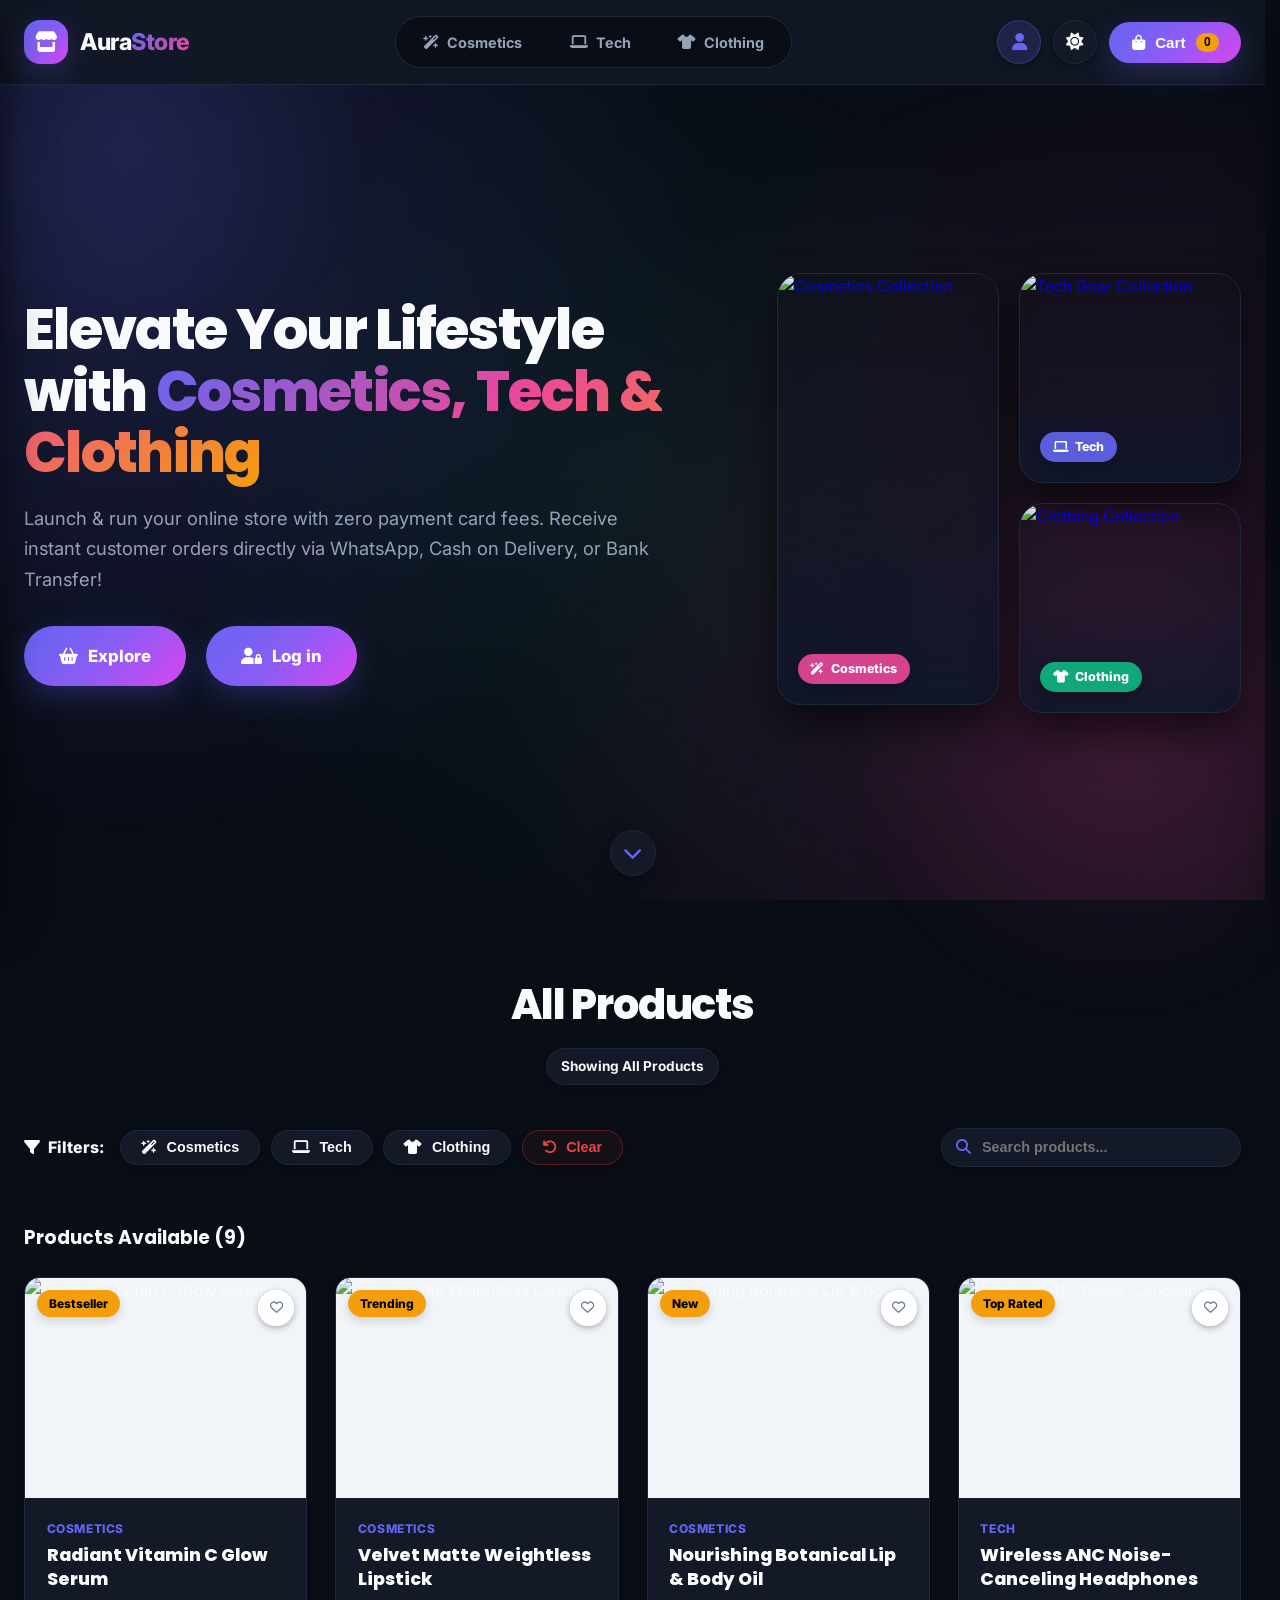
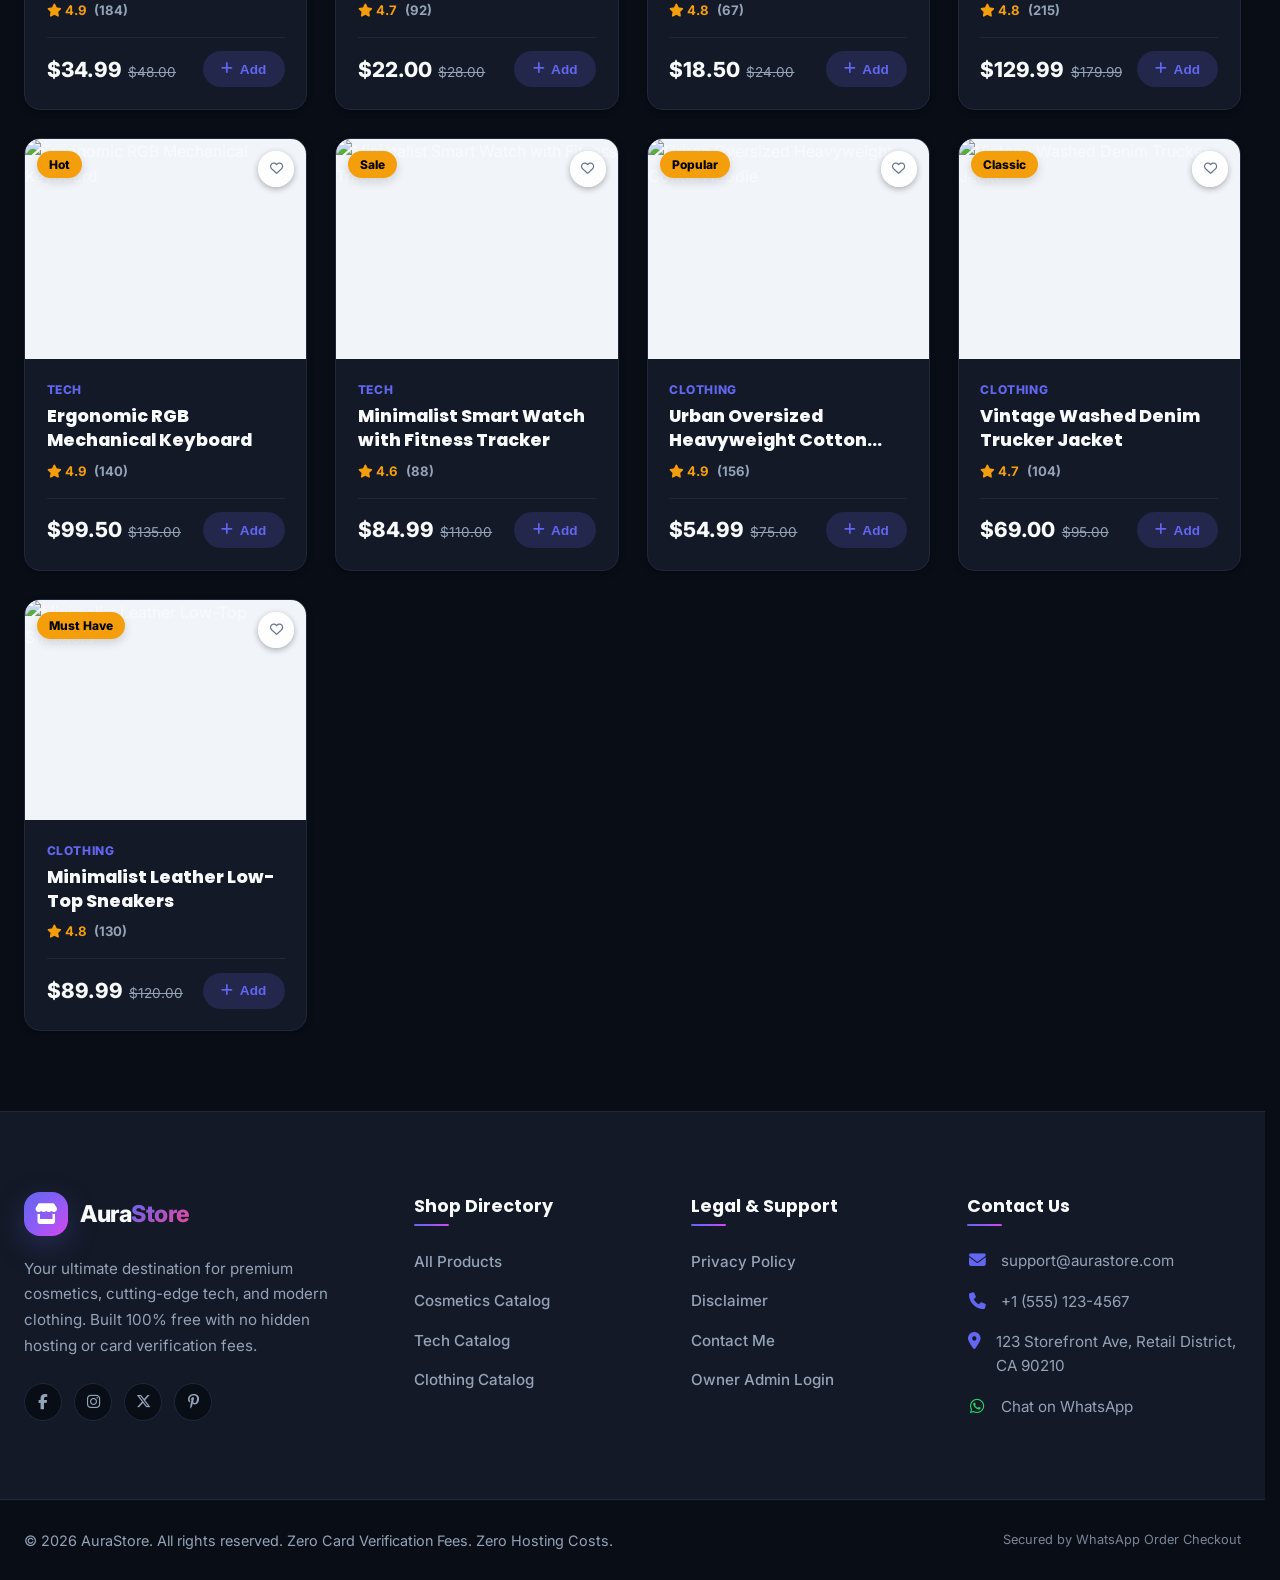
==== index.html @ 8f75dce0 "indec.html" ====
<!DOCTYPE html>
<html lang="en">
<head>
  <script>document.documentElement.setAttribute('data-theme', localStorage.getItem('aura_theme') || 'dark');</script>
  <meta charset="UTF-8">
  <meta name="viewport" content="width=device-width, initial-scale=1.0">
  <title>AuraStore - Free Modern E-Commerce Platform</title>
  <meta name="description" content="100% Free E-commerce platform with Cosmetics, Tech, and Clothing. Direct WhatsApp order checkout with zero fees.">
  
  <!-- Google Fonts & Font Awesome Icons -->
  <link rel="preconnect" href="https://fonts.googleapis.com">
  <link rel="preconnect" href="https://fonts.gstatic.com" crossorigin>
  <link href="https://fonts.googleapis.com/css2?family=Inter:wght@300;400;500;600;700;800&family=Poppins:wght@400;500;600;700;800;900&display=swap" rel="stylesheet">
  <link rel="stylesheet" href="https://cdnjs.cloudflare.com/ajax/libs/font-awesome/6.4.0/css/all.min.css">
  
  <!-- Custom Styles -->
  <link rel="stylesheet" href="styles.css">
</head>
<body>


  <!-- Main Navigation Header -->
  <header class="navbar" id="navbar">
    <div class="container nav-container">
      
      <!-- Mobile Hamburger Menu Button -->
      <button class="mobile-menu-btn" id="mobile-menu-btn" aria-label="Toggle Menu">
        <i class="fa-solid fa-bars"></i>
      </button>

      <!-- Brand Logo -->
      <a href="index.html" class="brand-logo">
        <div class="logo-icon"><i class="fa-solid fa-store"></i></div>
        <span class="logo-text" id="store-brand-name">Aura<span>Store</span></span>
      </a>

      <!-- Navbar Categories Only (Cosmetics, Tech, Clothing) -->
      <nav class="nav-categories" id="nav-categories">
        <a href="#shop" class="nav-cat-link" data-category="cosmetics"><i class="fa-solid fa-wand-magic-sparkles"></i> Cosmetics</a>
        <a href="#shop" class="nav-cat-link" data-category="tech"><i class="fa-solid fa-laptop"></i> Tech</a>
        <a href="#shop" class="nav-cat-link" data-category="clothing"><i class="fa-solid fa-shirt"></i> Clothing</a>
      </nav>

      <!-- Nav Action Icons -->
      <div class="nav-actions">
        <!-- Username Greeting -->
        <a href="dashboard.html" class="user-greeting hidden" id="nav-user-greeting">
          <div class="nav-avatar" id="nav-user-avatar">U</div>
          <span id="nav-username-span">Guest</span>
        </a>

        <!-- Account Icon (Owner Protected Admin Panel) -->
        <a href="login.html" class="icon-btn account-btn" title="Sign In / Register" id="nav-account-btn">
          <i class="fa-solid fa-user"></i>
        </a>

        <!-- Theme Toggle -->
        <button id="theme-toggle" class="icon-btn" title="Toggle Dark/Light Mode">
          <i class="fa-solid fa-moon"></i>
        </button>

        <!-- Cart Trigger Button -->
        <button id="cart-btn" class="cart-trigger-btn">
          <i class="fa-solid fa-bag-shopping"></i>
          <span class="cart-btn-text">Cart</span>
          <span class="cart-badge" id="cart-count">0</span>
        </button>
      </div>
    </div>
  </header>

  <!-- Mobile Drawer Menu -->
  <div class="mobile-drawer-overlay hidden" id="mobile-drawer-overlay"></div>
  <aside class="mobile-drawer hidden" id="mobile-drawer">
    <div class="mobile-drawer-header">
      <div class="brand-logo">
        <div class="logo-icon"><i class="fa-solid fa-store"></i></div>
        <span class="logo-text">Aura<span>Store</span></span>
      </div>
      <button class="icon-btn" id="close-mobile-drawer"><i class="fa-solid fa-xmark"></i></button>
    </div>
    <div class="mobile-drawer-body">
      <h4>Categories</h4>
      <div class="mobile-cat-list">
        <button class="mobile-cat-btn" data-category="cosmetics"><i class="fa-solid fa-wand-magic-sparkles"></i> Cosmetics</button>
        <button class="mobile-cat-btn" data-category="tech"><i class="fa-solid fa-laptop"></i> Tech</button>
        <button class="mobile-cat-btn" data-category="clothing"><i class="fa-solid fa-shirt"></i> Clothing</button>
      </div>
      <hr style="margin: 1.5rem 0; border: 0; border-top: 1px solid var(--border-color);">
      <a href="admin.html" class="btn btn-secondary" style="width:100%; justify-content:center;">
        <i class="fa-solid fa-user-gear"></i> Log in
      </a>
    </div>
  </aside>

  <!-- 100vh Full Screen Hero Section -->
  <section class="hero-section" id="hero">      
    <div class="container hero-container">
      <div class="hero-text">
        <h1>Elevate Your Lifestyle with <span>Cosmetics, Tech & Clothing</span></h1>
        <p>Launch & run your online store with zero payment card fees. Receive instant customer orders directly via WhatsApp, Cash on Delivery, or Bank Transfer!</p>
        
        <div class="hero-buttons">
          <a href="#shop" class="btn btn-primary btn-lg"><i class="fa-solid fa-basket-shopping"></i> Explore</a>
          <a href="login.html" class="btn btn-primary btn-lg"><i class="fa-solid fa-user-lock"></i> Log in</a>
        </div>
      </div>
      
      <!-- Hero 3-Category Image Showcase Collage -->
      <div class="hero-showcase">
        <div class="hero-image-grid">
          
          <!-- Cosmetics Image Card -->
          <a href="#shop" class="hero-img-card cosmetics-card" onclick="setCategoryFilter('cosmetics')">
            <img src="https://images.unsplash.com/photo-1620916566398-39f1143ab7be?auto=format&fit=crop&w=600&q=80" alt="Cosmetics Collection" class="hero-card-img">
            <div class="hero-card-overlay">
              <span class="hero-card-tag cosmetics-tag"><i class="fa-solid fa-wand-magic-sparkles"></i> Cosmetics</span>
            </div>
          </a>

          <!-- Tech Image Card -->
          <a href="#shop" class="hero-img-card tech-card" onclick="setCategoryFilter('tech')">
            <img src="https://images.unsplash.com/photo-1505740420928-5e560c06d30e?auto=format&fit=crop&w=600&q=80" alt="Tech Gear Collection" class="hero-card-img">
            <div class="hero-card-overlay">
              <span class="hero-card-tag tech-tag"><i class="fa-solid fa-laptop"></i> Tech</span>
            </div>
          </a>

          <!-- Clothing Image Card -->
          <a href="#shop" class="hero-img-card clothing-card" onclick="setCategoryFilter('clothing')">
            <img src="https://images.unsplash.com/photo-1556905055-8f358a7a47b2?auto=format&fit=crop&w=600&q=80" alt="Clothing Collection" class="hero-card-img">
            <div class="hero-card-overlay">
              <span class="hero-card-tag clothing-tag"><i class="fa-solid fa-shirt"></i> Clothing</span>
            </div>
          </a>

        </div>
      </div>
    </div>

    <!-- Scroll Indicator -->
    <a href="#shop" class="hero-scroll-down" title="Scroll to Shop">
      <i class="fa-solid fa-chevron-down"></i>
    </a>
  </section>

  <!-- All Products Section & Unified Toolbar -->
  <section class="container shop-header-section" id="shop">
    
    <!-- Centered All Products Heading -->
    <div class="shop-title-area centered-shop-title">
      <h2>All Products</h2>
      <span class="active-category-tag" id="active-filter-label">Showing All Products</span>
    </div>

    <!-- Unified Horizontal Controls Row -->
    <div class="clean-filter-row">
      <!-- Left Controls: Filters Label & Category Pills -->
      <div class="filter-left-group">
        <span class="filter-heading-label"><i class="fa-solid fa-filter"></i> Filters:</span>
        
        <div class="category-buttons" id="category-list">
          <button class="cat-btn" data-category="cosmetics"><i class="fa-solid fa-wand-magic-sparkles"></i> Cosmetics</button>
          <button class="cat-btn" data-category="tech"><i class="fa-solid fa-laptop"></i> Tech</button>
          <button class="cat-btn" data-category="clothing"><i class="fa-solid fa-shirt"></i> Clothing</button>
          <button class="cat-btn reset-filters-pill" id="btn-clear-filters-pill"><i class="fa-solid fa-arrow-rotate-left"></i> Clear</button>
        </div>
      </div>

      <!-- Right Side: Search Bar -->
      <div class="shop-search-small">
        <i class="fa-solid fa-magnifying-glass search-icon"></i>
        <input type="text" id="search-input" placeholder="Search products...">
        <button id="clear-search-btn" class="clear-search hidden"><i class="fa-solid fa-xmark"></i></button>
      </div>
    </div>
  </section>

  <!-- Full-Width Products Grid Section (No Sidebar) -->
  <main class="container full-width-shop">
    <div class="products-header" style="margin-bottom: 1.5rem;">
      <h3>Products Available (<span id="product-count">0</span>)</h3>
    </div>

    <!-- Products Grid -->
    <div class="product-grid" id="product-grid">
      <!-- Dynamic Products Injected via JS -->
    </div>

    <!-- Empty State -->
    <div class="empty-state hidden" id="empty-state">
      <div class="empty-icon"><i class="fa-solid fa-box-open"></i></div>
      <h3>No Products Found</h3>
      <p>Try clearing your search query or adjusting your filters.</p>
      <button class="btn btn-primary" id="clear-all-filters-btn">Clear All Filters</button>
    </div>
  </main>

  <!-- Product Detail Modal -->
  <div class="modal-overlay hidden" id="product-modal">
    <div class="modal-card">
      <button class="close-modal-btn" id="close-product-modal"><i class="fa-solid fa-xmark"></i></button>
      <div class="product-modal-body" id="modal-product-content">
        <!-- Dynamic content -->
      </div>
    </div>
  </div>

  <!-- Shopping Cart Drawer -->
  <div class="cart-drawer-overlay hidden" id="cart-overlay"></div>
  <aside class="cart-drawer hidden" id="cart-drawer">
    <div class="cart-header">
      <h3><i class="fa-solid fa-bag-shopping"></i> Shopping Cart</h3>
      <button id="close-cart-btn" class="icon-btn"><i class="fa-solid fa-xmark"></i></button>
    </div>

    <div class="cart-items-container" id="cart-items">
      <!-- Dynamic Cart Items -->
    </div>

    <div class="cart-footer">
      <div class="cart-summary-line">
        <span>Subtotal</span>
        <span id="cart-subtotal">$0.00</span>
      </div>
      <div class="cart-summary-line">
        <span>Shipping</span>
        <span class="free-tag">FREE</span>
      </div>
      <div class="cart-summary-line total-line">
        <span>Total</span>
        <span id="cart-total">$0.00</span>
      </div>



      <button class="btn btn-whatsapp-checkout" id="proceed-checkout-btn">
        <i class="fa-brands fa-whatsapp"></i> Complete Order
      </button>
    </div>
  </aside>

  <!-- Order Checkout Modal -->
  <div class="modal-overlay hidden" id="checkout-modal">
    <div class="modal-card checkout-modal-card">
      <button class="close-modal-btn" id="close-checkout-modal"><i class="fa-solid fa-xmark"></i></button>
      <div class="checkout-form-container">
        <h3><i class="fa-solid fa-truck-fast"></i> Shipping Details</h3>
        <p class="subtitle">Enter your contact details to complete the order (No credit card needed).</p>
        
        <form id="order-form">
          <div class="form-group">
            <label for="customer-name">Full Name *</label>
            <input type="text" id="customer-name" placeholder="e.g. Sarah Jenkins" required>
          </div>
          <div class="form-group">
            <label for="customer-phone">WhatsApp / Contact Phone *</label>
            <input type="tel" id="customer-phone" placeholder="e.g. +1234567890" required>
          </div>
          <div class="form-group">
            <label for="customer-address">Delivery Address *</label>
            <textarea id="customer-address" rows="2" placeholder="Street Address, City, Zip Code" required></textarea>
          </div>
          <div class="form-group">
            <label for="customer-notes">Notes / Special Instructions (Optional)</label>
            <input type="text" id="customer-notes" placeholder="Color preference, gate code...">
          </div>

          <div class="order-summary-box" id="order-summary-box">
            <!-- Dynamic summary -->
          </div>

          <button type="submit" class="btn btn-primary btn-block" id="send-order-btn">
            <i class="fa-solid fa-paper-plane"></i> Send Order Now
          </button>
        </form>
      </div>
    </div>
  </div>

  <!-- Admin Security Passcode Modal -->
  <div class="modal-overlay hidden" id="admin-pin-modal">
    <div class="modal-card" style="max-width: 420px; text-align: center;">
      <button class="close-modal-btn" id="close-admin-pin-modal"><i class="fa-solid fa-xmark"></i></button>
      <div style="padding: 1rem 0;">
        <div style="width:64px; height:64px; border-radius:50%; background:var(--primary-light); color:var(--primary); display:flex; align-items:center; justify-content:center; font-size:1.8rem; margin:0 auto 1rem auto; box-shadow:var(--shadow-glow);">
          <i class="fa-solid fa-lock"></i>
        </div>
        <h3 style="font-size:1.4rem; font-weight:800; margin-bottom:0.4rem;">Store Owner Authentication</h3>
        <p style="font-size:0.88rem; color:var(--text-muted); margin-bottom:1.5rem;">Enter your Security PIN to access the Admin Panel.</p>
        
        <form id="admin-pin-form">
          <div class="form-group">
            <input type="password" id="admin-pin-input" placeholder="Enter PIN (Default: 1234)" style="text-align:center; font-size:1.2rem; letter-spacing:0.3em;" required maxlength="10">
          </div>
          <button type="submit" class="btn btn-primary" style="width:100%; justify-content:center; padding:0.9rem;">
            <i class="fa-solid fa-key"></i> Unlock Admin Panel
          </button>
        </form>
        <p style="font-size:0.78rem; color:var(--text-muted); margin-top:1.2rem;"><i class="fa-solid fa-shield-halved"></i> Default PIN is <strong>1234</strong> (Can be changed in Admin settings)</p>
      </div>
    </div>
  </div>

  <!-- Toast Notification Container -->
  <div class="toast-container" id="toast-container"></div>

  <!-- Footer -->
  <footer class="footer">
    <div class="container footer-grid">
      <!-- Column 1: Brand & Desc -->
      <div class="footer-col footer-about">
        <a href="index.html" class="brand-logo">
          <div class="logo-icon"><i class="fa-solid fa-store"></i></div>
          <span class="logo-text">Aura<span>Store</span></span>
        </a>
        <p class="footer-desc" id="footer-desc-text">Your ultimate destination for premium cosmetics, cutting-edge tech, and modern clothing. Built 100% free with no hidden hosting or card verification fees.</p>
        <div class="footer-socials">
          <a href="#" class="social-link" id="footer-link-fb" title="Facebook"><i class="fa-brands fa-facebook-f"></i></a>
          <a href="#" class="social-link" id="footer-link-ig" title="Instagram"><i class="fa-brands fa-instagram"></i></a>
          <a href="#" class="social-link" id="footer-link-tw" title="Twitter"><i class="fa-brands fa-x-twitter"></i></a>
          <a href="#" class="social-link" id="footer-link-pin" title="Pinterest"><i class="fa-brands fa-pinterest-p"></i></a>
        </div>
      </div>

      <!-- Column 2: Quick Links -->
      <div class="footer-col">
        <h4>Shop Directory</h4>
        <ul class="footer-menu">
          <li><a href="index.html#all-products">All Products</a></li>
          <li><a href="index.html#all-products">Cosmetics Catalog</a></li>
          <li><a href="index.html#all-products">Tech Catalog</a></li>
          <li><a href="index.html#all-products">Clothing Catalog</a></li>
        </ul>
      </div>

      <!-- Column 3: Legal & Support -->
      <div class="footer-col">
        <h4>Legal & Support</h4>
        <ul class="footer-menu">
          <li><a href="privacy.html">Privacy Policy</a></li>
          <li><a href="disclaimer.html">Disclaimer</a></li>
          <li><a href="contact.html">Contact Me</a></li>
          <li><a href="login.html">Owner Admin Login</a></li>
        </ul>
      </div>

      <!-- Column 4: Contact Details -->
      <div class="footer-col footer-contact-col">
        <h4>Contact Us</h4>
        <ul class="footer-contact-list">
          <li>
            <i class="fa-solid fa-envelope"></i>
            <span id="footer-email-text">support@aurastore.com</span>
          </li>
          <li>
            <i class="fa-solid fa-phone"></i>
            <span id="footer-phone-text">+1 (555) 123-4567</span>
          </li>
          <li>
            <i class="fa-solid fa-location-dot"></i>
            <span id="footer-address-text">123 Storefront Ave, Retail District, CA 90210</span>
          </li>
          <li>
            <i class="fa-brands fa-whatsapp" style="color: var(--whatsapp);"></i>
            <a href="https://wa.me/15551234567" target="_blank" class="whatsapp-contact-link" id="footer-whatsapp-link">Chat on WhatsApp</a>
          </li>
        </ul>
      </div>
    </div>

    <div class="footer-bottom">
      <div class="container footer-bottom-container">
        <p id="footer-copyright-text">&copy; 2026 AuraStore. All rights reserved. Zero Card Verification Fees. Zero Hosting Costs.</p>
        <p style="font-size: 0.8rem; opacity: 0.8;">Secured by WhatsApp Order Checkout</p>
      </div>
    </div>
  </footer>

  <!-- Scripts -->
  <script src="app.js"></script>
</body>
</html>
---- styles.css ----
/* Ultra-Premium E-Commerce Design System */
/* Utility */
.hidden { display: none !important; }
:root {
  --primary: #6366f1;
  --primary-gradient: linear-gradient(135deg, #6366f1 0%, #8b5cf6 50%, #d946ef 100%);
  --primary-hover: #4f46e5;
  --primary-light: rgba(99, 102, 241, 0.1);
  --primary-glow: rgba(99, 102, 241, 0.25);
  
  --secondary: #10b981;
  --secondary-gradient: linear-gradient(135deg, #10b981 0%, #059669 100%);
  
  --accent: #f59e0b;
  --accent-pink: #ec4899;
  --whatsapp: #25d366;
  --whatsapp-hover: #1da851;
  
  --bg-main: #f8fafc;
  --bg-card: #ffffff;
  --bg-nav: rgba(255, 255, 255, 0.82);
  --text-main: #0f172a;
  --text-muted: #64748b;
  --text-inverse: #ffffff;
  
  --border-color: #e2e8f0;
  --border-focus: #818cf8;
  --shadow-sm: 0 2px 6px rgba(0,0,0,0.04);
  --shadow-md: 0 6px 20px rgba(0,0,0,0.06);
  --shadow-lg: 0 16px 36px -6px rgba(0,0,0,0.12);
  --shadow-glow: 0 10px 30px rgba(99, 102, 241, 0.25);
  
  --radius-sm: 10px;
  --radius-md: 16px;
  --radius-lg: 24px;
  --radius-full: 9999px;

  --transition: all 0.3s cubic-bezier(0.16, 1, 0.3, 1);
}

[data-theme="dark"] {
  --bg-main: #090d16;
  --bg-card: #131926;
  --bg-nav: rgba(19, 25, 38, 0.82);
  --text-main: #f8fafc;
  --text-muted: #94a3b8;
  --border-color: #1e293b;
  --primary-light: rgba(99, 102, 241, 0.18);
  --shadow-sm: 0 2px 6px rgba(0,0,0,0.3);
  --shadow-md: 0 8px 24px rgba(0,0,0,0.4);
  --shadow-lg: 0 20px 40px rgba(0,0,0,0.6);
}

/* Reset & Global Typography */
*, *::before, *::after {
  box-sizing: border-box;
  margin: 0;
  padding: 0;
}

html {
  scroll-behavior: smooth;
  font-family: 'Inter', -apple-system, BlinkMacSystemFont, sans-serif;
  scrollbar-gutter: stable;
}

body {
  background-color: var(--bg-main);
  color: var(--text-main);
  line-height: 1.6;
  font-family: 'Inter', -apple-system, BlinkMacSystemFont, sans-serif;
  transition: background-color 0.3s ease, color 0.3s ease;
  overflow-x: hidden;
}

h1, h2, h3, h4, h5, h6 {
  font-family: 'Poppins', sans-serif;
}

.container {
  width: 100%;
  max-width: 1280px;
  margin: 0 auto;
  padding: 0 1.5rem;
}

/* Ambient Glow Background Orbs */
body::before {
  content: '';
  position: fixed;
  top: -10vw;
  left: -10vw;
  width: 40vw;
  height: 40vw;
  background: radial-gradient(circle, rgba(99, 102, 241, 0.12) 0%, transparent 70%);
  border-radius: 50%;
  pointer-events: none;
  z-index: 0;
}

body::after {
  content: '';
  position: fixed;
  bottom: -10vw;
  right: -10vw;
  width: 45vw;
  height: 45vw;
  background: radial-gradient(circle, rgba(236, 72, 153, 0.1) 0%, transparent 70%);
  border-radius: 50%;
  pointer-events: none;
  z-index: 0;
}

/* Announcement Bar */
.announcement-bar {
  background: var(--primary-gradient);
  color: #ffffff;
  font-size: 0.85rem;
  font-weight: 700;
  padding: 0.6rem 0;
  box-shadow: 0 4px 12px rgba(99, 102, 241, 0.2);
  position: relative;
  z-index: 101;
}

.announcement-content {
  display: flex;
  justify-content: space-between;
  align-items: center;
}

.badge-link {
  background: rgba(255, 255, 255, 0.22);
  color: #fff;
  border: 1px solid rgba(255, 255, 255, 0.3);
  padding: 0.25rem 0.85rem;
  border-radius: var(--radius-full);
  font-size: 0.8rem;
  font-weight: 700;
  text-decoration: none;
  display: inline-flex;
  align-items: center;
  gap: 0.4rem;
  transition: var(--transition);
}

.badge-link:hover {
  background: rgba(255, 255, 255, 0.4);
  transform: translateY(-1px);
}

/* Navbar */
.navbar {
  position: sticky;
  top: 0;
  z-index: 100;
  background: var(--bg-nav);
  backdrop-filter: blur(16px);
  -webkit-backdrop-filter: blur(16px);
  border-bottom: 1px solid var(--border-color);
  padding: 1rem 0;
  transition: var(--transition);
}

.nav-container {
  display: flex;
  align-items: center;
  justify-content: space-between;
  gap: 1.5rem;
}

.mobile-menu-btn {
  display: none;
  background: none;
  border: none;
  font-size: 1.4rem;
  color: var(--text-main);
  cursor: pointer;
}

.brand-logo {
  display: flex;
  align-items: center;
  gap: 0.75rem;
  text-decoration: none;
  color: var(--text-main);
  font-weight: 800;
  font-size: 1.45rem;
  letter-spacing: -0.02em;
}

.logo-icon {
  width: 44px;
  height: 44px;
  background: var(--primary-gradient);
  color: white;
  border-radius: var(--radius-md);
  display: flex;
  align-items: center;
  justify-content: center;
  font-size: 1.25rem;
  box-shadow: var(--shadow-glow);
}

.logo-text span {
  background: linear-gradient(135deg, var(--primary), var(--accent-pink));
  -webkit-background-clip: text;
  -webkit-text-fill-color: transparent;
}

/* Navbar Category Links ONLY */
.nav-categories {
  display: flex;
  align-items: center;
  gap: 0.75rem;
  background: var(--bg-main);
  padding: 0.35rem 0.6rem;
  border-radius: var(--radius-full);
  border: 1px solid var(--border-color);
}

.nav-cat-link {
  text-decoration: none;
  color: var(--text-muted);
  font-weight: 700;
  font-size: 0.9rem;
  padding: 0.5rem 1.1rem;
  border-radius: var(--radius-full);
  transition: var(--transition);
  display: flex;
  align-items: center;
  gap: 0.5rem;
}

.nav-cat-link:hover, .nav-cat-link.active {
  color: #ffffff;
  background: var(--primary-gradient);
  box-shadow: var(--shadow-glow);
}

/* Nav Actions */
.nav-actions {
  display: flex;
  align-items: center;
  gap: 0.75rem;
}

.icon-btn {
  width: 44px;
  height: 44px;
  border-radius: var(--radius-full);
  border: 1px solid var(--border-color);
  background-color: var(--bg-card);
  color: var(--text-main);
  display: flex;
  align-items: center;
  justify-content: center;
  cursor: pointer;
  position: relative;
  transition: var(--transition);
  font-size: 1.1rem;
  text-decoration: none;
  box-shadow: var(--shadow-sm);
}

.icon-btn:hover {
  border-color: var(--primary);
  color: var(--primary);
  transform: translateY(-2px);
  box-shadow: var(--shadow-md);
}

.account-btn {
  background: var(--primary-light);
  color: var(--primary);
  border-color: rgba(99, 102, 241, 0.3);
}

.cart-trigger-btn {
  display: flex;
  align-items: center;
  gap: 0.65rem;
  background: var(--primary-gradient);
  color: white;
  border: none;
  padding: 0.7rem 1.4rem;
  border-radius: var(--radius-full);
  font-weight: 700;
  font-size: 0.95rem;
  cursor: pointer;
  box-shadow: var(--shadow-glow);
  transition: var(--transition);
}

.cart-trigger-btn:hover {
  transform: translateY(-3px);
  box-shadow: 0 12px 28px rgba(99, 102, 241, 0.4);
}

.cart-badge, .cart-count {
  background-color: var(--accent);
  color: #000;
  font-size: 0.75rem;
  font-weight: 800;
  padding: 0.15rem 0.5rem;
  border-radius: var(--radius-full);
}

/* Mobile Drawer */
.mobile-drawer-overlay {
  position: fixed;
  inset: 0;
  background: rgba(0, 0, 0, 0.6);
  backdrop-filter: blur(6px);
  z-index: 250;
}

.mobile-drawer {
  position: fixed;
  top: 0;
  left: 0;
  width: 290px;
  height: 100vh;
  background: var(--bg-card);
  z-index: 251;
  padding: 1.75rem;
  display: flex;
  flex-direction: column;
  box-shadow: var(--shadow-lg);
  transition: transform 0.3s cubic-bezier(0.16, 1, 0.3, 1);
}

.mobile-drawer.hidden {
  transform: translateX(-100%);
  display: flex !important;
}

.mobile-drawer-header {
  display: flex;
  justify-content: space-between;
  align-items: center;
  margin-bottom: 2rem;
}

.mobile-cat-list {
  display: flex;
  flex-direction: column;
  gap: 0.6rem;
}

.mobile-cat-btn {
  padding: 0.85rem 1.1rem;
  border-radius: var(--radius-md);
  border: 1px solid var(--border-color);
  background: var(--bg-main);
  color: var(--text-main);
  font-weight: 700;
  font-size: 0.95rem;
  display: flex;
  align-items: center;
  gap: 0.8rem;
  cursor: pointer;
  text-align: left;
  transition: var(--transition);
}

.mobile-cat-btn.active {
  background: var(--primary-gradient);
  color: white;
  border-color: transparent;
  box-shadow: var(--shadow-glow);
}

/* Full Screen 100vh Hero Section */
.hero-section {
  min-height: calc(100vh - 85px);
  display: flex;
  align-items: center;
  position: relative;
  padding: 3.5rem 0;
  background: 
    radial-gradient(circle at 10% 20%, rgba(99, 102, 241, 0.18) 0%, transparent 45%),
    radial-gradient(circle at 90% 75%, rgba(236, 72, 153, 0.15) 0%, transparent 50%),
    radial-gradient(circle at 50% 50%, rgba(16, 185, 129, 0.08) 0%, transparent 60%);
  overflow: hidden;
}

.hero-container {
  display: grid;
  grid-template-columns: 1.2fr 0.8fr;
  gap: 3.5rem;
  align-items: center;
  width: 100%;
  z-index: 2;
}

.hero-tag-wrapper {
  display: flex;
  align-items: center;
  gap: 0.75rem;
  flex-wrap: wrap;
  margin-bottom: 1.2rem;
}

.hero-tag {
  display: inline-flex;
  align-items: center;
  gap: 0.4rem;
  background: linear-gradient(135deg, rgba(99, 102, 241, 0.15), rgba(139, 92, 246, 0.15));
  color: var(--primary);
  border: 1px solid rgba(99, 102, 241, 0.3);
  font-weight: 800;
  font-size: 0.85rem;
  padding: 0.4rem 1rem;
  border-radius: var(--radius-full);
}

.hero-subtag {
  display: inline-flex;
  align-items: center;
  gap: 0.4rem;
  background: rgba(16, 185, 129, 0.12);
  color: var(--secondary);
  border: 1px solid rgba(16, 185, 129, 0.3);
  font-weight: 800;
  font-size: 0.85rem;
  padding: 0.4rem 1rem;
  border-radius: var(--radius-full);
}

.hero-text h1 {
  font-size: 3.5rem;
  line-height: 1.1;
  font-weight:800;
  margin-bottom: 1.2rem;
  letter-spacing: -0.03em;
}

.hero-text h1 span {
  background: linear-gradient(135deg, #6366f1 0%, #ec4899 50%, #f59e0b 100%);
  -webkit-background-clip: text;
  -webkit-text-fill-color: transparent;
}

.hero-text p {
  font-size: 1.15rem;
  color: var(--text-muted);
  margin-bottom: 2rem;
  max-width: 92%;
  line-height: 1.65;
}

.hero-buttons {
  display: flex;
  align-items: center;
  gap: 1.25rem;
  flex-wrap: wrap;
}

/* Hero Category Pills */
.hero-category-pills {
  display: flex;
  gap: 0.85rem;
  margin-bottom: 2.2rem;
  flex-wrap: wrap;
}

.cat-pill {
  display: inline-flex;
  align-items: center;
  gap: 0.6rem;
  padding: 0.65rem 1.3rem;
  border-radius: var(--radius-full);
  font-weight: 700;
  font-size: 0.92rem;
  text-decoration: none;
  transition: var(--transition);
  border: 1px solid var(--border-color);
  background: var(--bg-card);
  color: var(--text-main);
  box-shadow: var(--shadow-sm);
}

.cosmetics-pill:hover {
  background: #ec4899;
  color: white;
  border-color: #ec4899;
  box-shadow: 0 10px 25px rgba(236, 72, 153, 0.35);
  transform: translateY(-2px);
}

.tech-pill:hover {
  background: #6366f1;
  color: white;
  border-color: #6366f1;
  box-shadow: 0 10px 25px rgba(99, 102, 241, 0.35);
  transform: translateY(-2px);
}

.clothing-pill:hover {
  background: #10b981;
  color: white;
  border-color: #10b981;
  box-shadow: 0 10px 25px rgba(16, 185, 129, 0.35);
  transform: translateY(-2px);
}

.btn {
  display: inline-flex;
  align-items: center;
  gap: 0.6rem;
  padding: 0.85rem 1.75rem;
  border-radius: var(--radius-full);
  font-weight: 800;
  font-size: 0.95rem;
  cursor: pointer;
  transition: var(--transition);
  text-decoration: none;
  border: none;
}

.btn-primary {
  background: var(--primary-gradient);
  color: white;
  box-shadow: var(--shadow-glow);
}

.btn-primary:hover {
  transform: translateY(-3px);
  box-shadow: 0 14px 32px rgba(99, 102, 241, 0.4);
}

.btn-secondary {
  background-color: var(--bg-card);
  color: var(--text-main);
  border: 1px solid var(--border-color);
  box-shadow: var(--shadow-sm);
}

.btn-secondary:hover {
  border-color: var(--primary);
  color: var(--primary);
  transform: translateY(-3px);
  box-shadow: var(--shadow-md);
}

.btn-lg {
  padding: 1.05rem 2.2rem;
  font-size: 1.05rem;
}

/* Hero 3-Category Image Showcase Grid Collage */
.hero-showcase {
  position: relative;
  width: 100%;
}

.hero-image-grid {
  display: grid;
  grid-template-columns: 1fr 1fr;
  grid-template-rows: 210px 210px;
  gap: 1.25rem;
  position: relative;
}

.hero-img-card {
  position: relative;
  border-radius: var(--radius-lg);
  overflow: hidden;
  box-shadow: var(--shadow-lg);
  border: 1px solid var(--border-color);
  text-decoration: none;
  cursor: pointer;
  transition: var(--transition);
}

.hero-img-card:hover {
  transform: translateY(-8px) scale(1.02);
  box-shadow: 0 20px 40px rgba(0,0,0,0.25);
  border-color: var(--primary);
}

.cosmetics-card {
  grid-row: span 2;
  height: 432px;
}

.tech-card, .clothing-card {
  height: 210px;
}

.hero-card-img {
  width: 100%;
  height: 100%;
  object-fit: cover;
  transition: transform 0.6s ease;
}

.hero-img-card:hover .hero-card-img {
  transform: scale(1.12);
}

.hero-card-overlay {
  position: absolute;
  inset: 0;
  background: linear-gradient(to top, rgba(15, 23, 42, 0.92) 0%, rgba(15, 23, 42, 0.3) 50%, transparent 100%);
  display: flex;
  flex-direction: column;
  justify-content: flex-end;
  padding: 1.25rem;
  color: white;
}

.hero-card-overlay h4 {
  font-size: 1.05rem;
  font-weight: 800;
  margin-top: 0.35rem;
  color: #ffffff;
  text-shadow: 0 2px 4px rgba(0,0,0,0.6);
}

.hero-card-tag {
  display: inline-flex;
  align-items: center;
  gap: 0.4rem;
  padding: 0.3rem 0.8rem;
  border-radius: var(--radius-full);
  font-size: 0.78rem;
  font-weight: 800;
  width: fit-content;
  backdrop-filter: blur(6px);
  box-shadow: 0 4px 10px rgba(0,0,0,0.2);
}

.cosmetics-tag { background: rgba(236, 72, 153, 0.9); color: white; }
.tech-tag { background: rgba(99, 102, 241, 0.9); color: white; }
.clothing-tag { background: rgba(16, 185, 129, 0.9); color: white; }

/* Scroll Down Indicator */
.hero-scroll-down {
  position: absolute;
  bottom: 1.5rem;
  left: 50%;
  transform: translateX(-50%);
  width: 46px;
  height: 46px;
  border-radius: var(--radius-full);
  background: var(--bg-card);
  border: 1px solid var(--border-color);
  color: var(--primary);
  display: flex;
  align-items: center;
  justify-content: center;
  font-size: 1.2rem;
  text-decoration: none;
  box-shadow: var(--shadow-md);
  animation: bounce 2s infinite;
  z-index: 5;
}

@keyframes bounce {
  0%, 20%, 50%, 80%, 100% { transform: translateY(0) translateX(-50%); }
  40% { transform: translateY(-10px) translateX(-50%); }
  60% { transform: translateY(-5px) translateX(-50%); }
}

/* All Products Section & Top Row */
.shop-header-section {
  padding-top: 2.5rem;
  padding-bottom: 1.5rem;
}

.centered-shop-title {
  text-align: center;
  margin-top: 2rem;
  margin-bottom: 2.2rem;
  display: flex;
  flex-direction: column;
  align-items: center;
  gap: 0.6rem;
}

.centered-shop-title h2 {
  font-size: 2.6rem;
  font-weight: 800;
  letter-spacing: -0.03em;
  font-family: 'Poppins', sans-serif;
}

/* Small Search Bar on the Right */
.shop-search-small {
  position: relative;
  width: 300px;
}

.shop-search-small input {
  width: 100%;
  padding: 0.65rem 2.2rem 0.65rem 2.5rem;
  border-radius: var(--radius-full);
  border: 1px solid var(--border-color);
  background-color: var(--bg-card);
  color: var(--text-main);
  font-size: 0.9rem;
  font-weight: 600;
  outline: none;
  box-shadow: var(--shadow-sm);
  transition: var(--transition);
}

.shop-search-small input:focus {
  border-color: var(--primary);
  box-shadow: 0 0 0 3px var(--primary-light);
}

.shop-search-small .search-icon {
  position: absolute;
  left: 0.95rem;
  top: 50%;
  transform: translateY(-50%);
  color: var(--primary);
  font-size: 0.95rem;
}

.shop-search-small .clear-search {
  position: absolute;
  right: 0.8rem;
  top: 50%;
  transform: translateY(-50%);
  background: none;
  border: none;
  color: var(--text-muted);
  font-size: 0.85rem;
  cursor: pointer;
}

/* Clean Unboxed Horizontal Controls Row */
.clean-filter-row {
  display: flex;
  align-items: center;
  justify-content: space-between;
  gap: 1.25rem;
  padding: 0.5rem 0;
  margin-top: 0.25rem;
  flex-wrap: wrap;
}

.filter-left-group {
  display: flex;
  align-items: center;
  gap: 0.85rem;
  flex-wrap: wrap;
}

.filter-h-group {
  display: flex;
  align-items: center;
  gap: 0.75rem;
}

.filter-h-label {
  font-size: 0.85rem;
  font-weight: 800;
  color: var(--text-main);
  white-space: nowrap;
}

.category-buttons {
  display: flex;
  flex-direction: row;
  align-items: center;
  gap: 0.6rem;
}

.price-h-group {
  min-width: 220px;
}

.price-h-group input[type="range"] {
  width: 130px;
}

.form-select-sm {
  padding: 0.55rem 0.9rem;
  border-radius: var(--radius-sm);
  border: 1px solid var(--border-color);
  background-color: var(--bg-card);
  color: var(--text-main);
  outline: none;
  font-weight: 700;
  font-size: 0.85rem;
}

.reset-btn-h {
  background: rgba(239, 68, 68, 0.1);
  color: #ef4444;
  border: none;
  padding: 0.55rem 1.1rem;
  border-radius: var(--radius-full);
  font-size: 0.85rem;
  font-weight: 800;
  cursor: pointer;
  transition: var(--transition);
  display: flex;
  align-items: center;
  gap: 0.4rem;
}

.reset-btn-h:hover {
  background: #ef4444;
  color: white;
}

/* Full-Width Shop Grid (No Sidebar) */
.full-width-shop {
  padding-top: 1.5rem;
  padding-bottom: 5rem;
}

.filter-header {
  display: flex;
  justify-content: space-between;
  align-items: center;
  margin-bottom: 1.5rem;
  padding-bottom: 0.75rem;
  border-bottom: 1px solid var(--border-color);
}

.filter-header h3 {
  font-size: 1.1rem;
  font-weight: 800;
  display: flex;
  align-items: center;
  gap: 0.5rem;
}

.text-btn {
  background: none;
  border: none;
  color: var(--primary);
  font-weight: 700;
  font-size: 0.85rem;
  cursor: pointer;
}

.filter-group {
  margin-bottom: 1.5rem;
}

.filter-title {
  display: block;
  font-weight: 800;
  font-size: 0.9rem;
  margin-bottom: 0.75rem;
  color: var(--text-main);
}

.filter-left-group {
  display: flex;
  align-items: center;
  gap: 1rem;
}

.filter-heading-label {
  font-size: 1rem;
  font-weight: 800;
  color: var(--text-main);
  display: flex;
  align-items: center;
  gap: 0.5rem;
  white-space: nowrap;
}

.category-buttons {
  display: flex;
  flex-direction: row !important;
  align-items: center;
  gap: 0.65rem;
  flex-wrap: wrap;
}

.cat-btn {
  display: inline-flex;
  align-items: center;
  gap: 0.6rem;
  padding: 0.55rem 1.25rem;
  border-radius: var(--radius-full) !important;
  border: 1px solid var(--border-color);
  background: var(--bg-card);
  color: var(--text-main);
  font-weight: 700;
  font-size: 0.9rem;
  cursor: pointer;
  transition: var(--transition);
  box-shadow: var(--shadow-sm);
  white-space: nowrap;
}

.cat-btn:hover {
  border-color: var(--primary);
  color: var(--primary);
  transform: translateY(-2px);
}

.cat-btn.active {
  background: var(--primary-gradient) !important;
  color: #ffffff !important;
  border-color: transparent !important;
  box-shadow: var(--shadow-glow);
}

.reset-filters-pill {
  border-color: rgba(239, 68, 68, 0.3) !important;
  color: #ef4444 !important;
  background: rgba(239, 68, 68, 0.05) !important;
}

.reset-filters-pill:hover {
  background: #ef4444 !important;
  color: #ffffff !important;
  border-color: transparent !important;
  box-shadow: 0 4px 12px rgba(239, 68, 68, 0.2);
}

input[type="range"] {
  width: 100%;
  accent-color: var(--primary);
}

.price-labels {
  display: flex;
  justify-content: space-between;
  font-size: 0.8rem;
  font-weight: 700;
  color: var(--text-muted);
  margin-top: 0.4rem;
}

.form-select {
  width: 100%;
  padding: 0.75rem;
  border-radius: var(--radius-sm);
  border: 1px solid var(--border-color);
  background-color: var(--bg-card);
  color: var(--text-main);
  outline: none;
  font-weight: 600;
}

.info-card {
  margin-top: 1.5rem;
  background: rgba(99, 102, 241, 0.08);
  border: 1px dashed var(--primary);
  border-radius: var(--radius-md);
  padding: 1.3rem;
}

.info-card h4 {
  color: var(--primary);
  font-size: 0.95rem;
  font-weight: 800;
  margin-bottom: 0.4rem;
}

.info-card p {
  font-size: 0.85rem;
  color: var(--text-muted);
}

/* Products Section */
.products-header {
  display: flex;
  justify-content: space-between;
  align-items: center;
  margin-bottom: 1.75rem;
}

.products-header h2 {
  font-size: 1.6rem;
  font-weight: 800;
  letter-spacing: -0.02em;
}

.active-category-tag {
  font-size: 0.85rem;
  font-weight: 700;
  background: var(--bg-card);
  padding: 0.4rem 0.9rem;
  border-radius: var(--radius-full);
  border: 1px solid var(--border-color);
  box-shadow: var(--shadow-sm);
}

/* Product Grid Cards */
.product-grid {
  display: grid;
  grid-template-columns: repeat(auto-fill, minmax(250px, 1fr));
  gap: 1.75rem;
}

.product-card {
  background-color: var(--bg-card);
  border: 1px solid var(--border-color);
  border-radius: var(--radius-md);
  overflow: hidden;
  display: flex;
  flex-direction: column;
  transition: var(--transition);
  position: relative;
  box-shadow: var(--shadow-sm);
}

.product-card:hover {
  transform: translateY(-8px);
  box-shadow: var(--shadow-lg);
  border-color: var(--border-focus);
}

.product-badge {
  position: absolute;
  top: 12px;
  left: 12px;
  z-index: 2;
  background: var(--accent);
  color: black;
  font-weight: 800;
  font-size: 0.75rem;
  padding: 0.25rem 0.75rem;
  border-radius: var(--radius-full);
  box-shadow: 0 4px 10px rgba(0,0,0,0.15);
}

.wishlist-icon-btn {
  position: absolute;
  top: 12px;
  right: 12px;
  z-index: 2;
  width: 36px;
  height: 36px;
  border-radius: var(--radius-full);
  background: rgba(255, 255, 255, 0.9);
  backdrop-filter: blur(4px);
  border: none;
  color: #64748b;
  display: flex;
  align-items: center;
  justify-content: center;
  cursor: pointer;
  transition: var(--transition);
  box-shadow: var(--shadow-sm);
}

.wishlist-icon-btn.active {
  color: #ef4444;
}

.product-img-wrapper {
  width: 100%;
  height: 220px;
  overflow: hidden;
  background-color: #f1f5f9;
  position: relative;
  cursor: pointer;
}

.product-img {
  width: 100%;
  height: 100%;
  object-fit: cover;
  transition: transform 0.5s ease;
}

.product-card:hover .product-img {
  transform: scale(1.08);
}

.product-details {
  padding: 1.35rem;
  display: flex;
  flex-direction: column;
  flex: 1;
}

.product-cat {
  font-size: 0.75rem;
  font-weight: 800;
  text-transform: uppercase;
  letter-spacing: 0.05em;
  color: var(--primary);
  margin-bottom: 0.35rem;
}

.product-title {
  font-size: 1.1rem;
  font-weight: 800;
  margin-bottom: 0.5rem;
  cursor: pointer;
  display: -webkit-box;
  -webkit-line-clamp: 2;
  -webkit-box-orient: vertical;
  overflow: hidden;
  line-height: 1.35;
}

.product-rating {
  font-size: 0.82rem;
  color: var(--accent);
  margin-bottom: 1rem;
  font-weight: 700;
}

.product-rating span {
  color: var(--text-muted);
  margin-left: 0.3rem;
}

.product-bottom {
  margin-top: auto;
  display: flex;
  align-items: center;
  justify-content: space-between;
  padding-top: 0.85rem;
  border-top: 1px solid var(--border-color);
}

.price-box {
  display: flex;
  align-items: baseline;
  gap: 0.4rem;
}

.current-price {
  font-size: 1.3rem;
  font-weight: 800;
  color: var(--text-main);
}

.old-price {
  font-size: 0.85rem;
  color: var(--text-muted);
  text-decoration: line-through;
}

.add-cart-btn {
  background-color: var(--primary-light);
  color: var(--primary);
  border: none;
  padding: 0.65rem 1.15rem;
  border-radius: var(--radius-full);
  font-weight: 800;
  font-size: 0.85rem;
  cursor: pointer;
  transition: var(--transition);
  display: flex;
  align-items: center;
  gap: 0.4rem;
}

.add-cart-btn:hover {
  background: var(--primary-gradient);
  color: white;
  box-shadow: var(--shadow-glow);
}

/* Empty State */
.empty-state {
  text-align: center;
  padding: 4rem 2rem;
  background: var(--bg-card);
  border-radius: var(--radius-lg);
  border: 1px dashed var(--border-color);
}

.empty-icon {
  font-size: 3.5rem;
  color: var(--text-muted);
  margin-bottom: 1rem;
}

/* Cart Drawer */
.cart-drawer-overlay {
  position: fixed;
  inset: 0;
  background: rgba(0, 0, 0, 0.6);
  backdrop-filter: blur(6px);
  z-index: 200;
}

.cart-drawer {
  position: fixed;
  top: 0;
  right: 0;
  width: 100%;
  max-width: 440px;
  height: 100vh;
  background: var(--bg-card);
  z-index: 201;
  display: flex;
  flex-direction: column;
  box-shadow: var(--shadow-lg);
  transition: transform 0.3s cubic-bezier(0.16, 1, 0.3, 1);
}

.cart-drawer.hidden {
  transform: translateX(100%);
  display: flex !important;
}

.cart-header {
  padding: 1.5rem;
  border-bottom: 1px solid var(--border-color);
  display: flex;
  justify-content: space-between;
  align-items: center;
}

.cart-header h3 {
  font-size: 1.2rem;
  font-weight: 800;
}

.cart-items-container {
  flex: 1;
  overflow-y: auto;
  padding: 1.5rem;
  display: flex;
  flex-direction: column;
  gap: 1.2rem;
}

.cart-item {
  display: flex;
  gap: 1rem;
  align-items: center;
  padding-bottom: 1rem;
  border-bottom: 1px solid var(--border-color);
}

.cart-item-img {
  width: 70px;
  height: 70px;
  border-radius: var(--radius-sm);
  object-fit: cover;
}

.cart-item-info {
  flex: 1;
}

.cart-item-title {
  font-size: 0.95rem;
  font-weight: 800;
  margin-bottom: 0.2rem;
}

.cart-item-price {
  font-size: 1rem;
  font-weight: 800;
  color: var(--primary);
}

.cart-item-qty {
  display: flex;
  align-items: center;
  gap: 0.5rem;
  margin-top: 0.4rem;
}

.qty-btn {
  width: 28px;
  height: 28px;
  border-radius: var(--radius-sm);
  border: 1px solid var(--border-color);
  background: var(--bg-main);
  color: var(--text-main);
  cursor: pointer;
  display: flex;
  align-items: center;
  justify-content: center;
  font-weight: 800;
}

.cart-footer {
  padding: 1.75rem;
  border-top: 1px solid var(--border-color);
  background: var(--bg-main);
}

.cart-summary-line {
  display: flex;
  justify-content: space-between;
  font-size: 0.95rem;
  margin-bottom: 0.5rem;
  color: var(--text-muted);
}

.cart-summary-line.total-line {
  font-size: 1.3rem;
  font-weight: 800;
  color: var(--text-main);
  border-top: 1px solid var(--border-color);
  padding-top: 0.85rem;
  margin-top: 0.5rem;
  margin-bottom: 1.25rem;
}

.free-tag {
  color: var(--secondary);
  font-weight: 800;
}

.btn-whatsapp-checkout {
  width: 100%;
  justify-content: center;
  background-color: var(--whatsapp);
  color: white;
  font-size: 1.05rem;
  padding: 1.1rem;
  box-shadow: 0 10px 25px rgba(37, 211, 102, 0.35);
  border-radius: var(--radius-full);
}

.btn-whatsapp-checkout:hover {
  background-color: var(--whatsapp-hover);
  transform: translateY(-2px);
}

/* Modals */
.modal-overlay {
  position: fixed;
  inset: 0;
  background: rgba(0, 0, 0, 0.65);
  backdrop-filter: blur(6px);
  z-index: 300;
  display: flex;
  align-items: center;
  justify-content: center;
  padding: 1.5rem;
}

.modal-card {
  background: var(--bg-card);
  border-radius: var(--radius-lg);
  width: 100%;
  max-width: 900px;
  height: 70vh;
  max-height: 70vh;
  overflow: hidden;
  position: relative;
  padding: 2.2rem;
  box-shadow: var(--shadow-lg);
  border: 1px solid var(--border-color);
  display: flex;
  flex-direction: column;
}

/* Modal Body container filling card height */
.product-modal-body {
  flex: 1;
  display: flex;
  align-items: center;
  justify-content: center;
  width: 100%;
  height: 100%;
  min-height: 0;
}

/* Product Detail Modal Layout */
.product-modal-grid {
  display: grid;
  grid-template-columns: 6fr 4fr;
  gap: 2.5rem;
  align-items: center;
  justify-content: center;
  width: 100%;
  height: 100%;
  min-height: 0;
}

.modal-left {
  display: flex;
  align-items: center;
  justify-content: flex-start;
  height: 100%;
  min-height: 0;
}

.modal-img-container {
  width: 100%;
  height: 100%;
  display: flex;
  align-items: center;
  justify-content: flex-start;
  max-height: 450px;
  position: relative;
}

.modal-product-img {
  max-width: 100%;
  max-height: 450px;
  object-fit: contain;
  border-radius: var(--radius-md);
  box-shadow: var(--shadow-md);
}

.modal-right {
  display: flex;
  flex-direction: column;
  justify-content: center;
  align-items: flex-start;
  text-align: left;
  gap: 0.85rem;
  height: 100%;
  min-height: 0;
}

.modal-product-desc {
  max-height: 150px;
  overflow-y: auto;
  font-size: 0.88rem;
  color: var(--text-muted);
  margin-bottom: 0;
  padding-right: 0.4rem;
}

/* Custom Scrollbar for Description */
.modal-product-desc::-webkit-scrollbar {
  width: 5px;
}
.modal-product-desc::-webkit-scrollbar-track {
  background: transparent;
}
.modal-product-desc::-webkit-scrollbar-thumb {
  background: var(--border-color);
  border-radius: 99px;
}

/* Carousel Dots (Storefront Card & Modal) */
.product-img-wrapper, .modal-img-container {
  position: relative;
}

.carousel-dots {
  position: absolute;
  bottom: 10px;
  left: 50%;
  transform: translateX(-50%);
  display: flex;
  gap: 6px;
  background: rgba(0, 0, 0, 0.4);
  padding: 5px 8px;
  border-radius: var(--radius-full);
  z-index: 10;
  backdrop-filter: blur(4px);
  pointer-events: auto;
}

.carousel-dot {
  width: 8px;
  height: 8px;
  border-radius: 50%;
  background: rgba(255, 255, 255, 0.5);
  cursor: pointer;
  transition: var(--transition);
}

.carousel-dot.active {
  background: #ffffff;
  transform: scale(1.2);
}

.carousel-dot:hover {
  background: #ffffff;
}

@media (max-width: 640px) {
  .modal-card {
    padding: 1.5rem;
    overflow-y: auto;
  }
  .product-modal-grid {
    grid-template-columns: 1fr;
    gap: 1rem;
    align-items: start;
    height: auto;
  }
  .modal-img-container, .modal-product-img {
    max-height: 180px;
  }
  .modal-product-desc {
    max-height: 80px;
  }
}

.close-modal-btn {
  position: absolute;
  top: 1.2rem;
  right: 1.2rem;
  width: 38px;
  height: 38px;
  border-radius: var(--radius-full);
  border: 1px solid var(--border-color);
  background: var(--bg-main);
  color: var(--text-main);
  cursor: pointer;
  display: flex;
  align-items: center;
  justify-content: center;
  font-size: 1.1rem;
  transition: var(--transition);
}

.close-modal-btn:hover {
  background: var(--primary);
  color: white;
}

/* Toast Notification */
.toast-container {
  position: fixed;
  bottom: 1.5rem;
  right: 1.5rem;
  z-index: 400;
  display: flex;
  flex-direction: column;
  gap: 0.6rem;
}

.toast {
  background: var(--bg-card);
  color: var(--text-main);
  border-left: 4px solid var(--primary);
  padding: 1rem 1.35rem;
  border-radius: var(--radius-sm);
  box-shadow: var(--shadow-lg);
  font-weight: 700;
  font-size: 0.92rem;
  display: flex;
  align-items: center;
  gap: 0.75rem;
  animation: slideIn 0.3s ease;
}

@keyframes slideIn {
  from { transform: translateX(100%); opacity: 0; }
  to { transform: translateX(0); opacity: 1; }
}

.hidden {
  display: none !important;
}

/* Premium Footer Grid */
.footer {
  background: var(--bg-card);
  border-top: 1px solid var(--border-color);
  padding: 5rem 0 0 0;
  color: var(--text-muted);
  position: relative;
  z-index: 2;
}

.footer-grid {
  display: grid;
  grid-template-columns: 1.5fr 1fr 1fr 1.2fr;
  gap: 3rem;
  padding-bottom: 4rem;
}

.footer-col h4 {
  color: var(--text-main);
  font-size: 1.1rem;
  font-weight: 700;
  margin-bottom: 1.8rem;
  position: relative;
}

.footer-col h4::after {
  content: '';
  position: absolute;
  left: 0;
  bottom: -6px;
  width: 35px;
  height: 2px;
  background: var(--primary-gradient);
  border-radius: var(--radius-full);
}

.footer-desc {
  font-size: 0.95rem;
  line-height: 1.7;
  margin-top: 1.2rem;
  margin-bottom: 1.5rem;
}

.footer-socials {
  display: flex;
  gap: 0.75rem;
}

.social-link {
  width: 38px;
  height: 38px;
  border-radius: 50%;
  background: var(--bg-main);
  border: 1px solid var(--border-color);
  color: var(--text-muted);
  display: flex;
  align-items: center;
  justify-content: center;
  text-decoration: none;
  font-size: 0.95rem;
  transition: var(--transition);
}

.social-link:hover {
  background: var(--primary-gradient);
  color: white;
  border-color: transparent;
  transform: translateY(-3px);
  box-shadow: var(--shadow-glow);
}

.footer-menu {
  list-style: none;
}

.footer-menu li {
  margin-bottom: 0.85rem;
}

.footer-menu a {
  color: var(--text-muted);
  text-decoration: none;
  font-size: 0.95rem;
  font-weight: 500;
  transition: var(--transition);
  display: inline-block;
}

.footer-menu a:hover {
  color: var(--primary);
  transform: translateX(4px);
}

.footer-contact-list {
  list-style: none;
}

.footer-contact-list li {
  display: flex;
  align-items: flex-start;
  gap: 0.85rem;
  margin-bottom: 1rem;
  font-size: 0.95rem;
}

.footer-contact-list i {
  color: var(--primary);
  font-size: 1.05rem;
  margin-top: 0.2rem;
  width: 20px;
  text-align: center;
}

.footer-contact-list span,
.footer-contact-list a {
  color: var(--text-muted);
  text-decoration: none;
  transition: var(--transition);
}

.footer-contact-list a.whatsapp-contact-link:hover {
  color: var(--whatsapp);
}

.footer-contact-list a:hover {
  color: var(--primary);
}

.footer-bottom {
  border-top: 1px solid var(--border-color);
  padding: 1.8rem 0;
  background: var(--bg-main);
}

.footer-bottom-container {
  display: flex;
  justify-content: space-between;
  align-items: center;
  font-size: 0.9rem;
  color: var(--text-muted);
}

@media (max-width: 992px) {
  .footer-grid {
    grid-template-columns: 1fr 1fr;
    gap: 2.5rem;
  }
}

@media (max-width: 576px) {
  .footer {
    padding-top: 3.5rem;
  }
  .footer-grid {
    grid-template-columns: 1fr;
    gap: 2rem;
  }
  .footer-bottom-container {
    flex-direction: column;
    text-align: center;
    gap: 0.5rem;
  }
}

/* Responsive Breakpoints */
@media (max-width: 900px) {
  .mobile-menu-btn {
    display: block;
  }
  .nav-categories {
    display: none;
  }
  .hero-container {
    grid-template-columns: 1fr;
    text-align: center;
  }
  .hero-text p {
    max-width: 100%;
  }
  .hero-buttons, .hero-category-pills, .hero-tag-wrapper {
    justify-content: space-evenly;
  
  }
  .main-layout {
    grid-template-columns: 1fr;
  }
  .filter-card {
    position: static;
  }
  .clean-filter-row {
    flex-direction: column;
    align-items: stretch;
    gap: 1rem;
  }
  .filter-left-group {
    flex-direction: column;
    align-items: flex-start;
    gap: 0.5rem;
    width: 100%;
  }
  .category-buttons {
    width: 100%;
  }
  .shop-search-small {
    width: 100%;
    max-width: 100%;
  }
}

@media (max-width: 600px) {
  .hero-text h1 {
    font-size: 2.3rem;
  }
  .cart-btn-text {
    display: none;
  }
  .nav-container .brand-logo {
    display: none !important;
  }
}

/* User Greeting in Navbar */
.user-greeting {
  font-size: 0.85rem;
  font-weight: 700;
  color: var(--text-main);
  background: var(--primary-light);
  padding: 0.4rem 1rem;
  border-radius: var(--radius-full);
  display: inline-flex;
  align-items: center;
  gap: 0.5rem;
  border: 1px solid rgba(99, 102, 241, 0.2);
  text-decoration: none;
  transition: var(--transition);
}

.user-greeting:hover {
  border-color: var(--primary);
  color: var(--primary);
  transform: translateY(-1px);
}

.nav-avatar {
  width: 26px;
  height: 26px;
  border-radius: 50%;
  background: var(--primary-gradient);
  color: white;
  font-size: 0.85rem;
  font-weight: 800;
  display: flex;
  align-items: center;
  justify-content: center;
  box-shadow: 0 0 0 1px rgba(99, 102, 241, 0.2);
  background-size: cover;
  background-position: center;
  text-transform: uppercase;
}
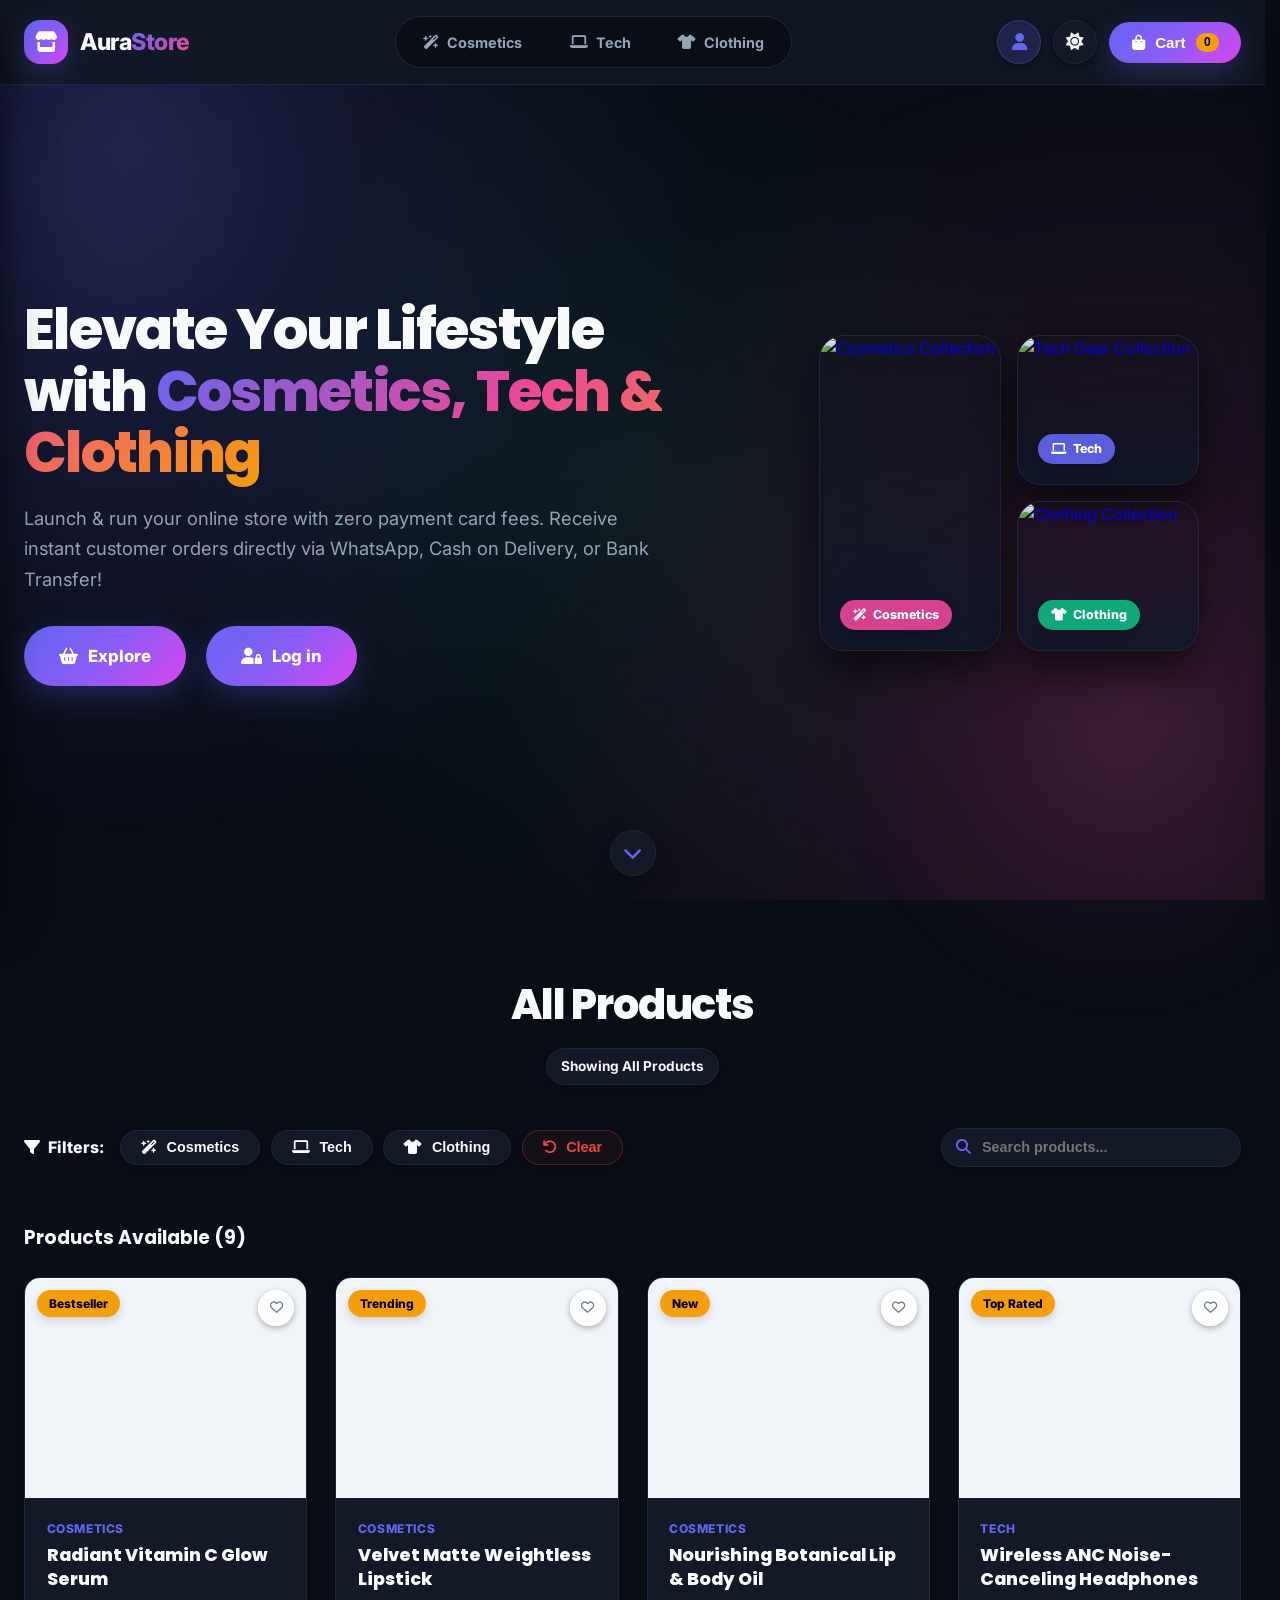
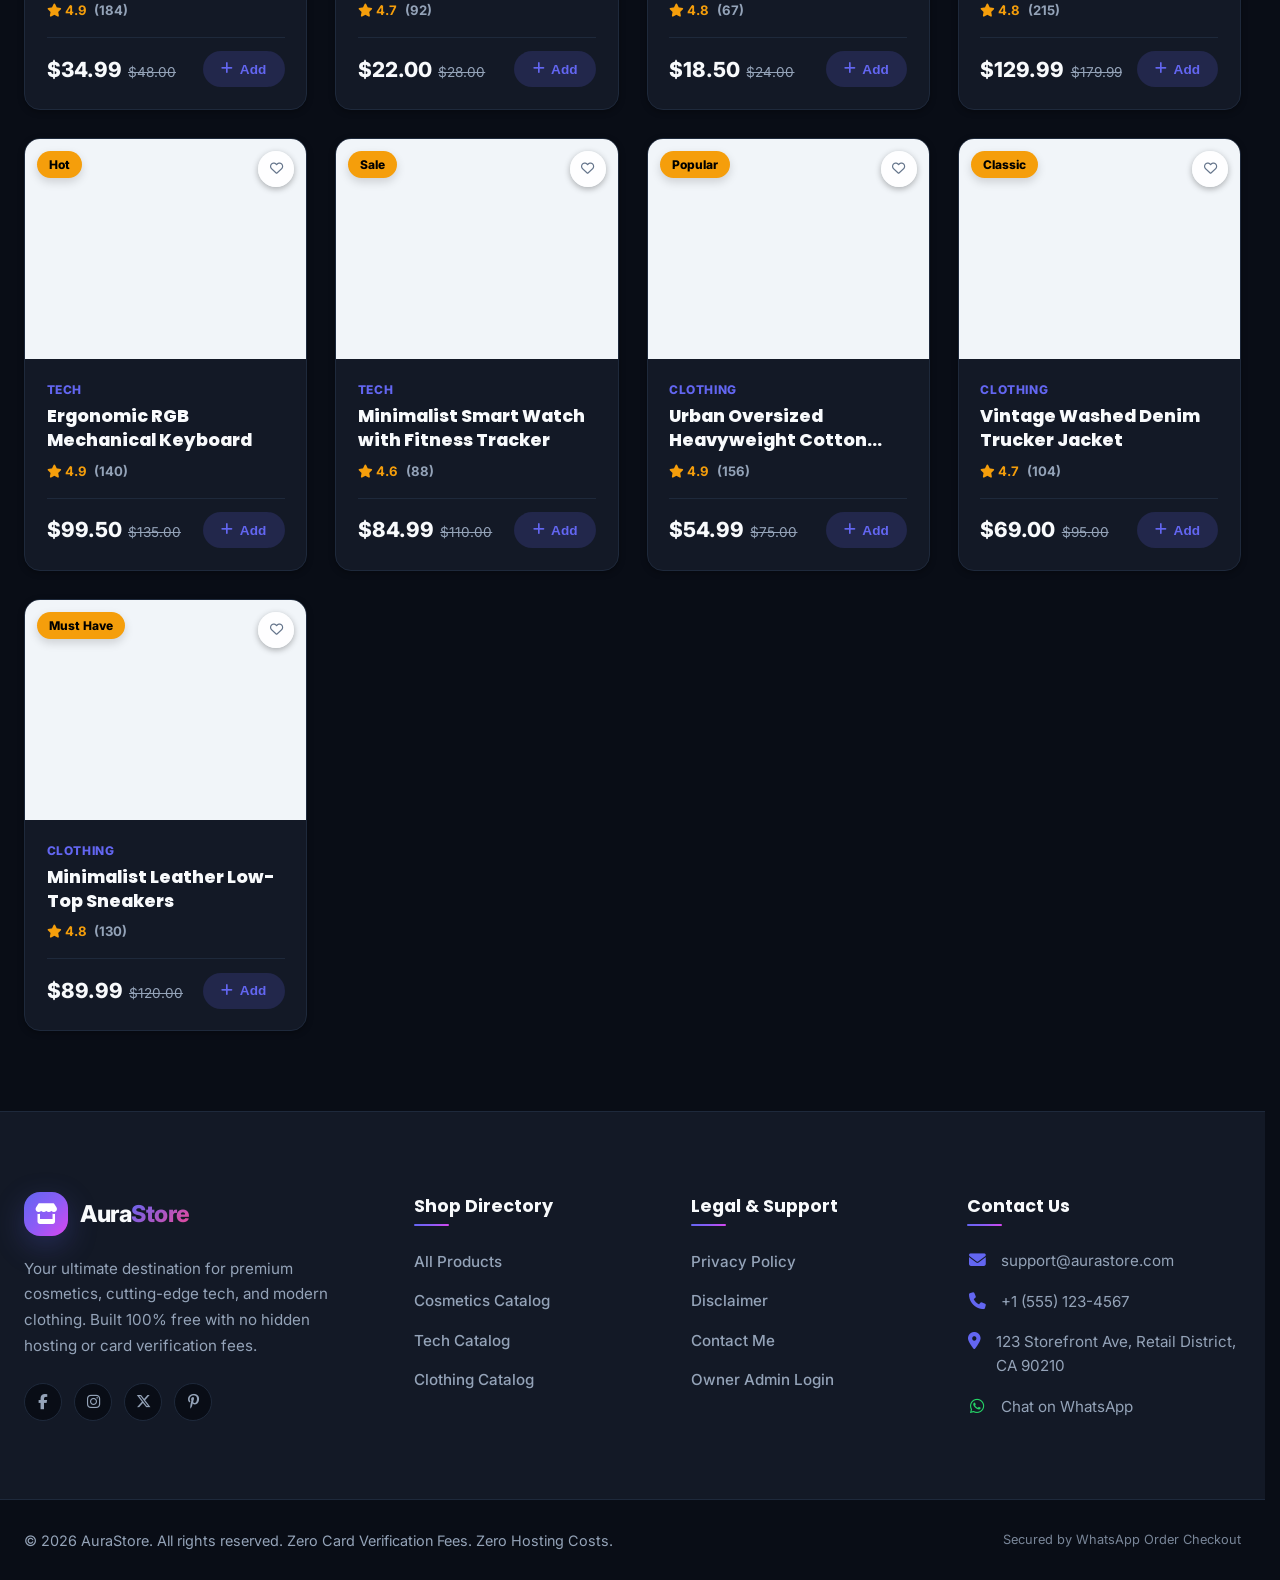
==== commit 47e019f2: "fixed ui" ====
--- a/index.html
+++ b/index.html
@@ -4,7 +4,7 @@
   <script>document.documentElement.setAttribute('data-theme', localStorage.getItem('aura_theme') || 'dark');</script>
   <meta charset="UTF-8">
   <meta name="viewport" content="width=device-width, initial-scale=1.0">
-  <title>AuraStore - Free Modern E-Commerce Platform</title>
+  <title>Smart Choice</title>
   <meta name="description" content="100% Free E-commerce platform with Cosmetics, Tech, and Clothing. Direct WhatsApp order checkout with zero fees.">
   
   <!-- Google Fonts & Font Awesome Icons -->
--- a/styles.css
+++ b/styles.css
@@ -558,9 +558,11 @@
 .hero-image-grid {
   display: grid;
   grid-template-columns: 1fr 1fr;
-  grid-template-rows: 210px 210px;
-  gap: 1.25rem;
+  grid-template-rows: 150px 150px;
+  gap: 1rem;
   position: relative;
+  max-width: 380px;
+  margin: 0 auto;
 }
 
 .hero-img-card {
@@ -582,11 +584,11 @@
 
 .cosmetics-card {
   grid-row: span 2;
-  height: 432px;
+  height: 100%;
 }
 
 .tech-card, .clothing-card {
-  height: 210px;
+  height: 100%;
 }
 
 .hero-card-img {
@@ -1474,20 +1476,60 @@
 
 @media (max-width: 640px) {
   .modal-card {
-    padding: 1.5rem;
-    overflow-y: auto;
+    padding: 1.25rem;
+    height: 85vh;
+    max-height: 85vh;
+    overflow: hidden;
   }
   .product-modal-grid {
     grid-template-columns: 1fr;
+    grid-template-rows: 1fr 1fr;
     gap: 1rem;
-    align-items: start;
-    height: auto;
-  }
-  .modal-img-container, .modal-product-img {
-    max-height: 180px;
+    height: 100%;
+    min-height: 0;
+  }
+  .modal-left {
+    display: flex;
+    align-items: center;
+    justify-content: center;
+    height: 100%;
+    width: 100%;
+    min-height: 0;
+  }
+  .modal-img-container {
+    width: 100%;
+    height: 100%;
+    max-height: 100%;
+    display: flex;
+    align-items: center;
+    justify-content: center;
+    position: relative;
+  }
+  .modal-product-img {
+    max-width: 100%;
+    max-height: 100%;
+    object-fit: contain;
+    border-radius: var(--radius-md);
+    box-shadow: var(--shadow-md);
+    margin: 0 auto;
+  }
+  .modal-right {
+    display: flex;
+    flex-direction: column;
+    justify-content: center;
+    align-items: flex-start;
+    text-align: left;
+    gap: 0.6rem;
+    height: 100%;
+    min-height: 0;
   }
   .modal-product-desc {
-    max-height: 80px;
+    max-height: 70px;
+    overflow-y: auto;
+    font-size: 0.85rem;
+    color: var(--text-muted);
+    margin-bottom: 0;
+    padding-right: 0.4rem;
   }
 }
 
@@ -1507,6 +1549,7 @@
   justify-content: center;
   font-size: 1.1rem;
   transition: var(--transition);
+  z-index: 50;
 }
 
 .close-modal-btn:hover {
@@ -1744,9 +1787,10 @@
     gap: 1rem;
   }
   .filter-left-group {
-    flex-direction: column;
-    align-items: flex-start;
-    gap: 0.5rem;
+    flex-direction: row;
+    align-items: center;
+    gap: 0.85rem;
+    flex-wrap: wrap;
     width: 100%;
   }
   .category-buttons {
@@ -1767,6 +1811,20 @@
   }
   .nav-container .brand-logo {
     display: none !important;
+  }
+  .cat-btn {
+    font-size: 0.75rem;
+    padding: 0.35rem 0.6rem;
+    gap: 0.3rem;
+  }
+  .filter-heading-label {
+    font-size: 0.85rem;
+  }
+  .category-buttons {
+    gap: 0.35rem;
+  }
+  .filter-left-group {
+    gap: 0.4rem;
   }
 }
 
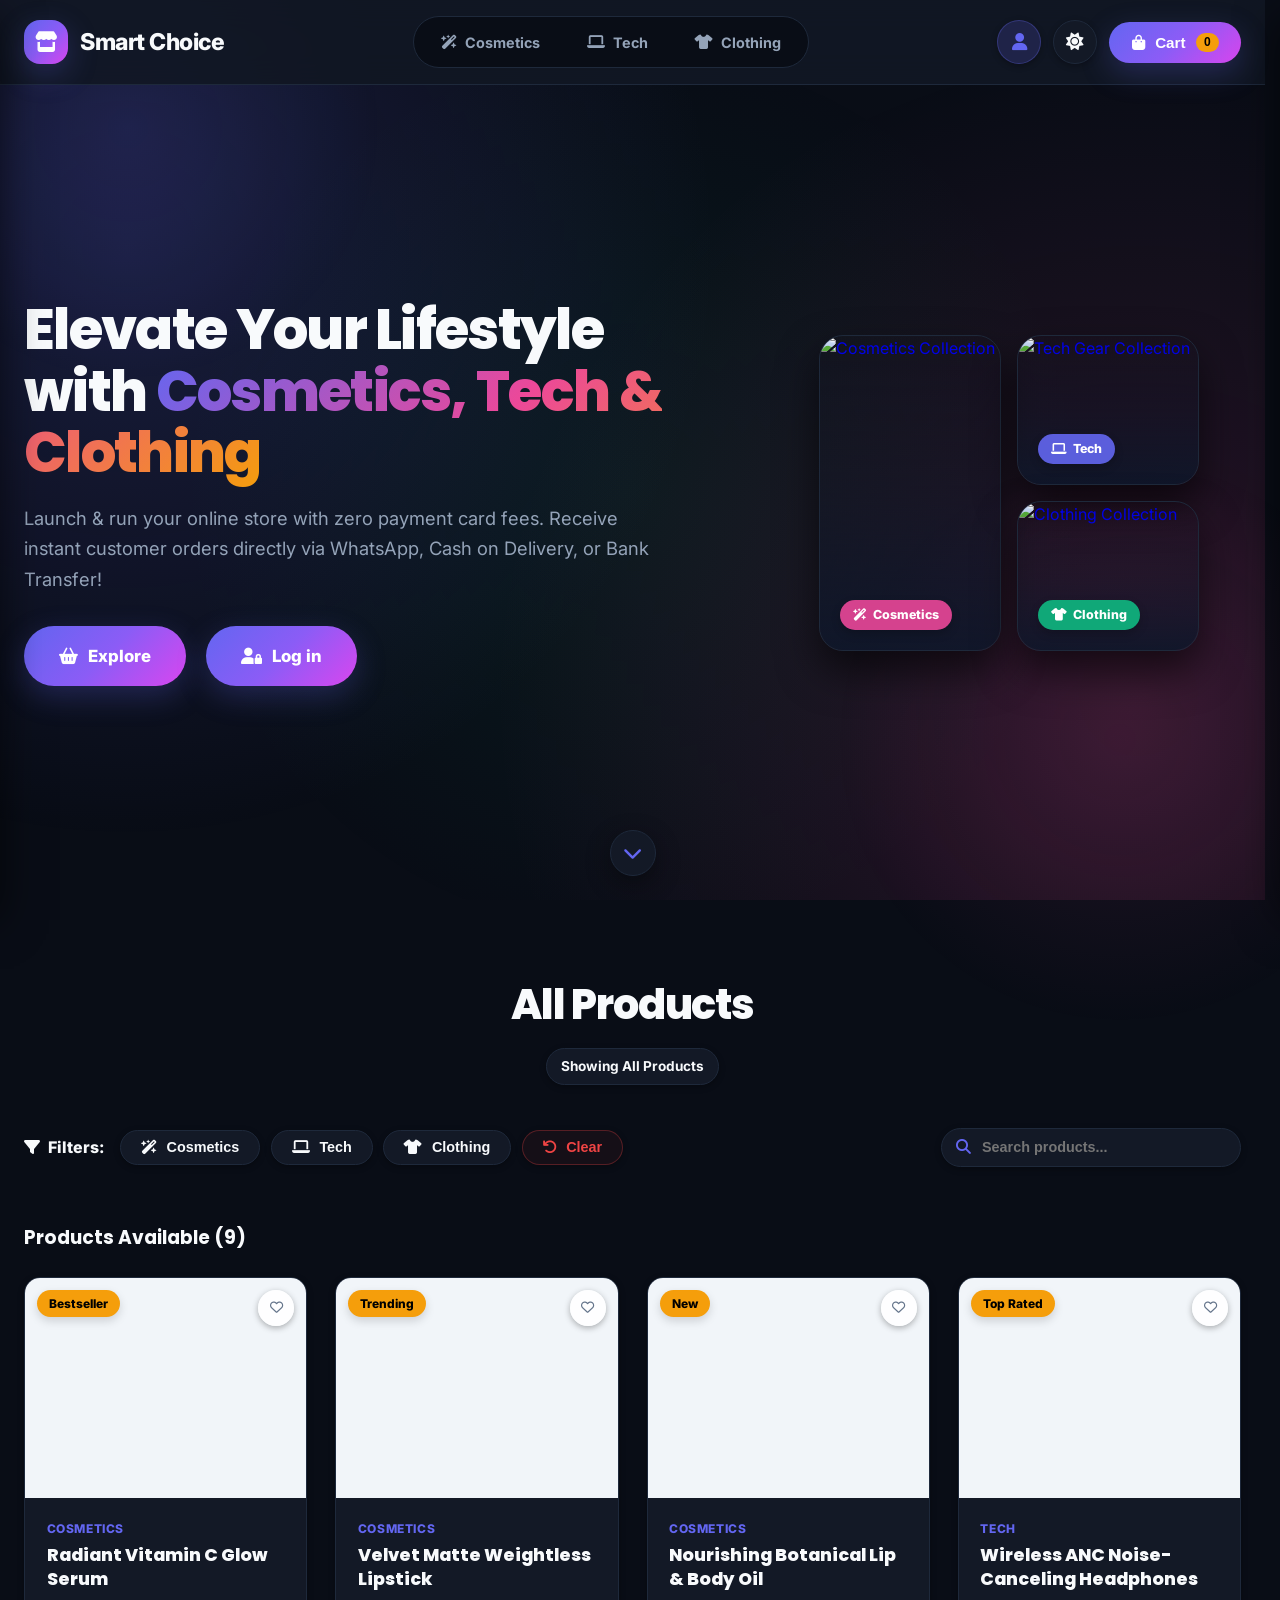
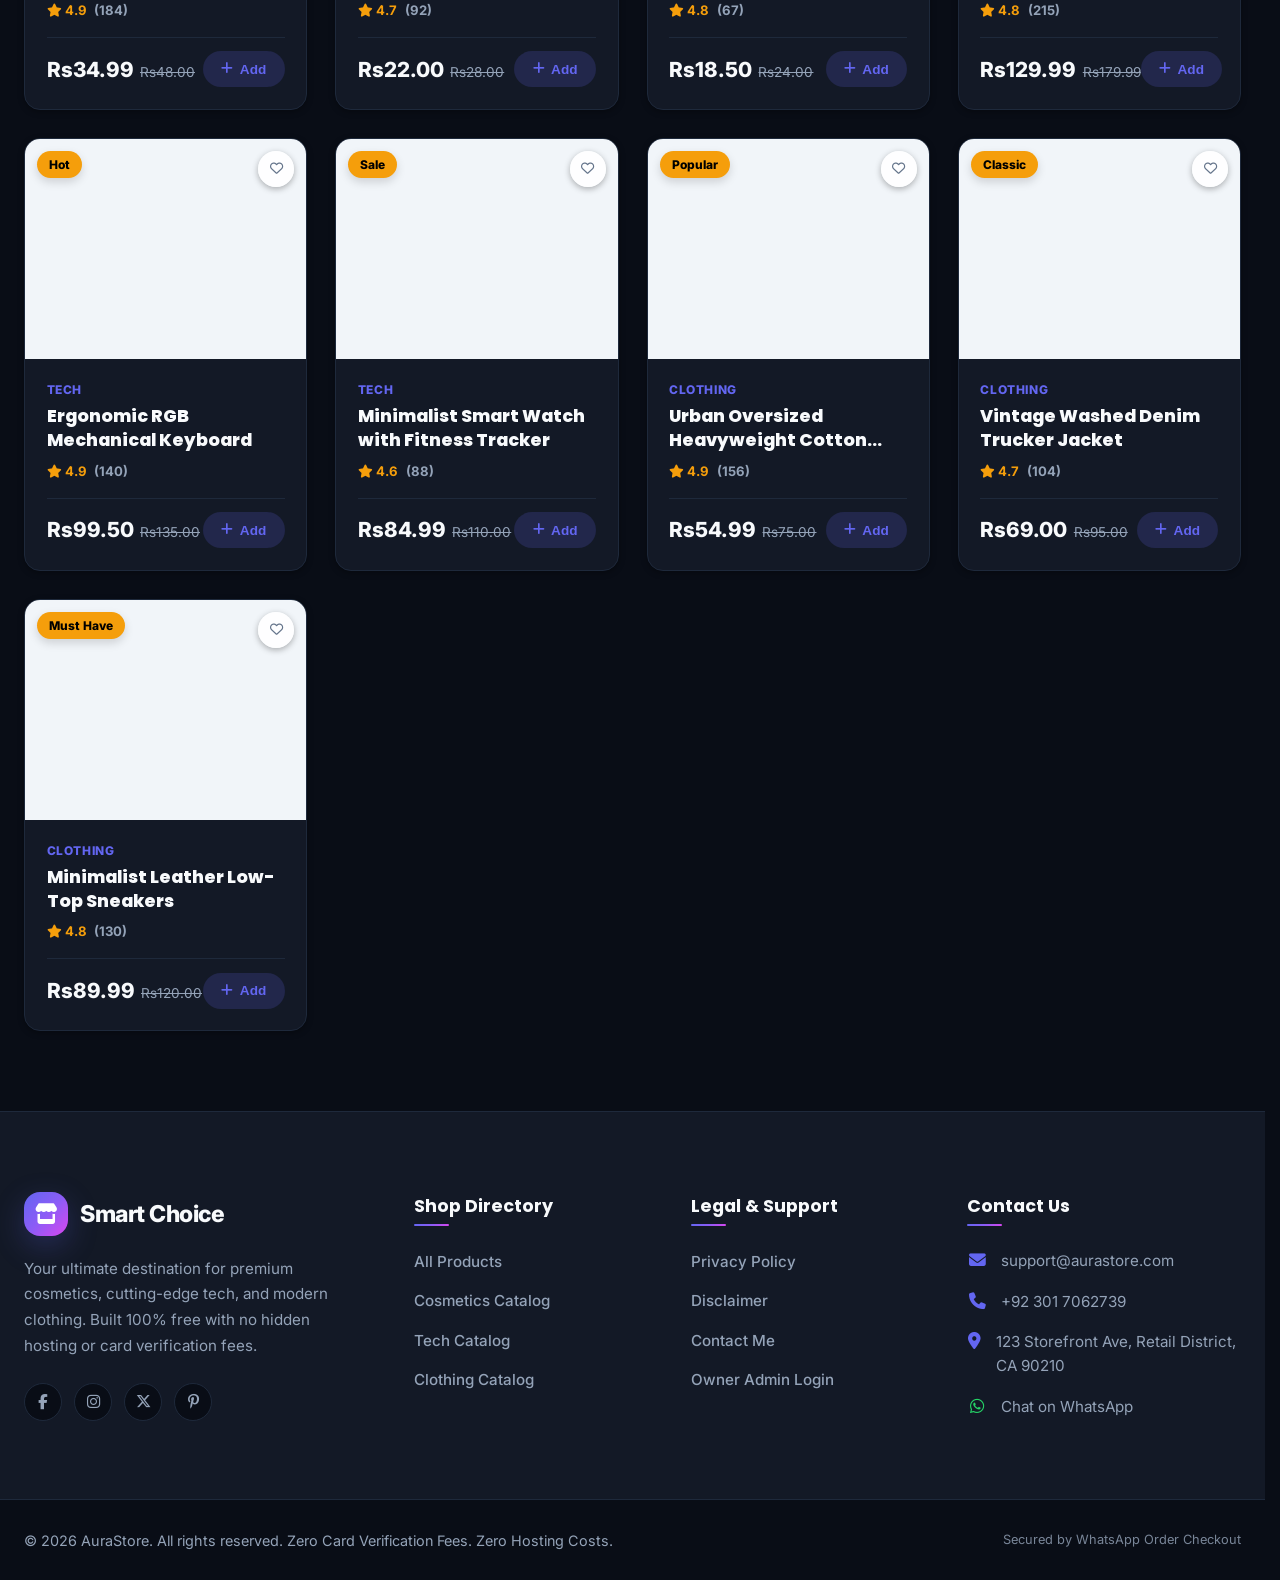
==== commit 165b858b: "kkjk" ====
--- a/index.html
+++ b/index.html
@@ -225,7 +225,7 @@
       </div>
       <div class="cart-summary-line">
         <span>Shipping</span>
-        <span class="free-tag">FREE</span>
+        <span id="cart-shipping" class="free-tag">FREE</span>
       </div>
       <div class="cart-summary-line total-line">
         <span>Total</span>
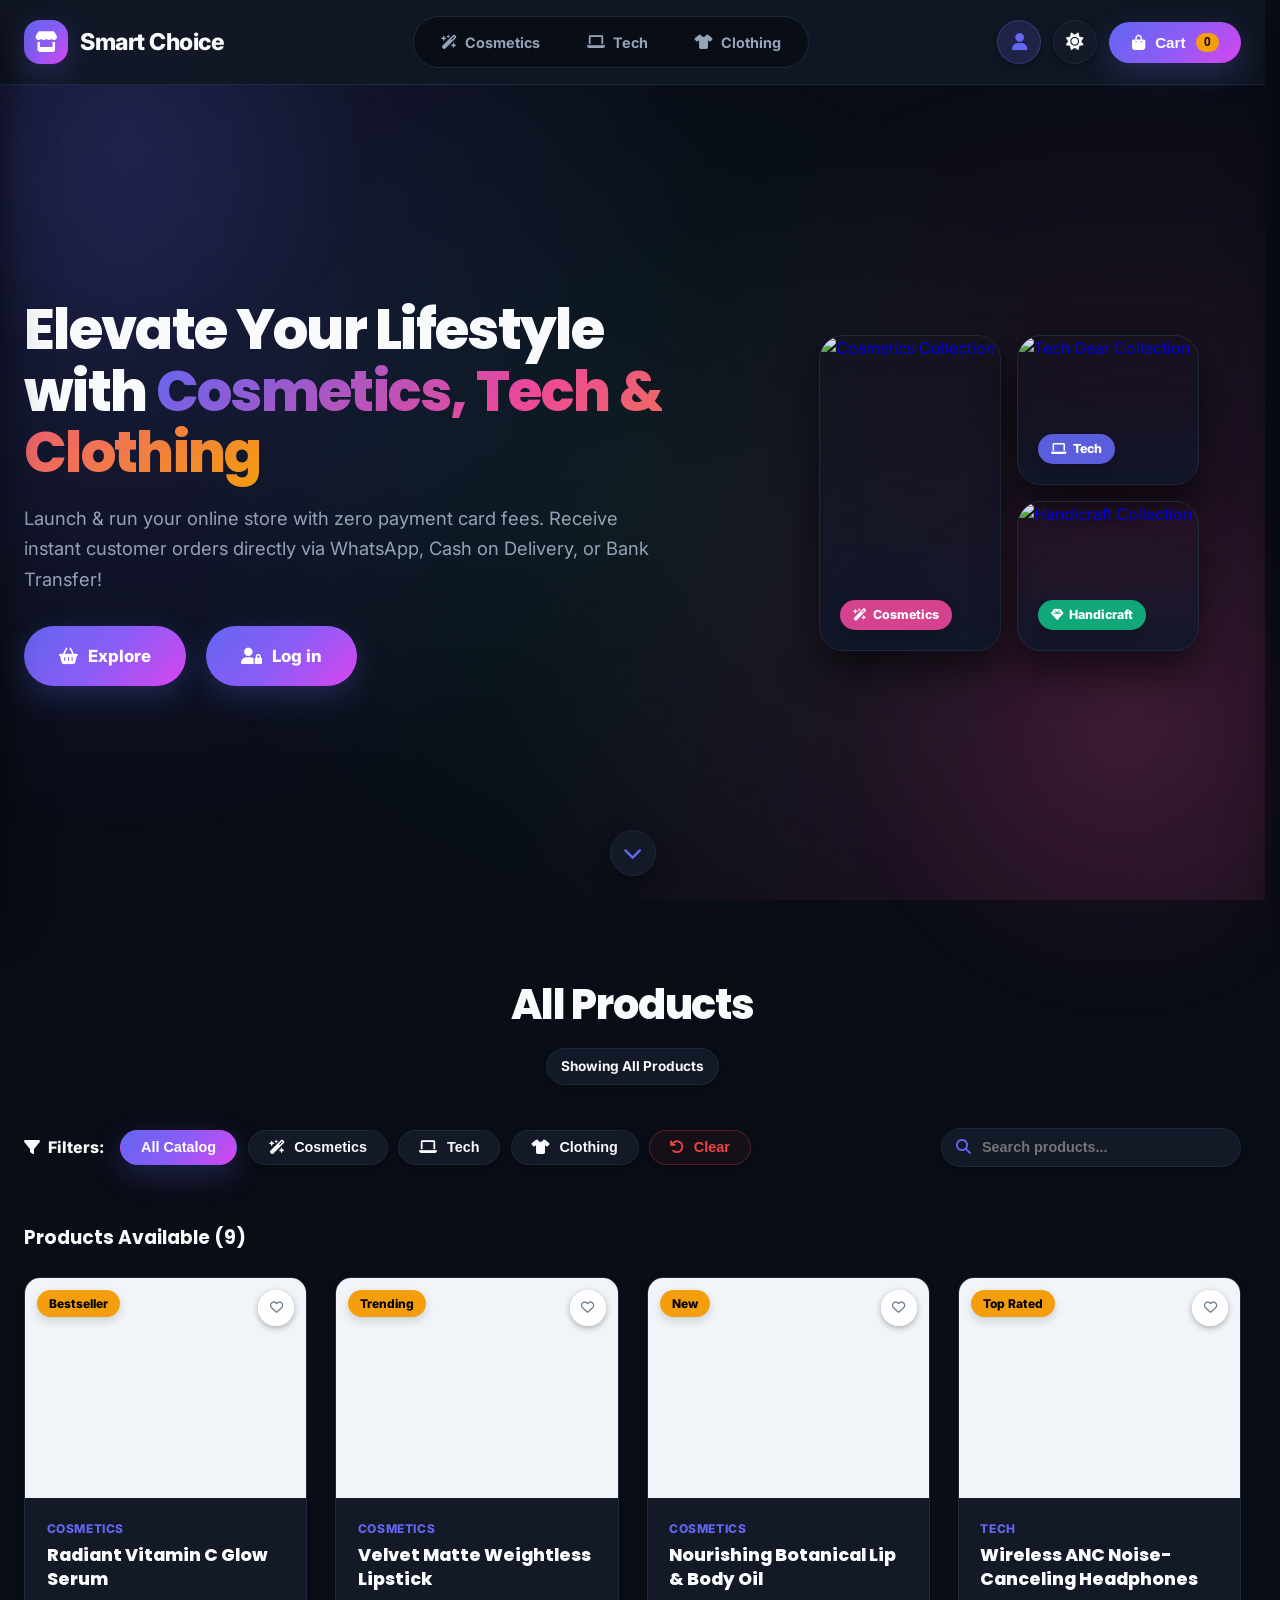
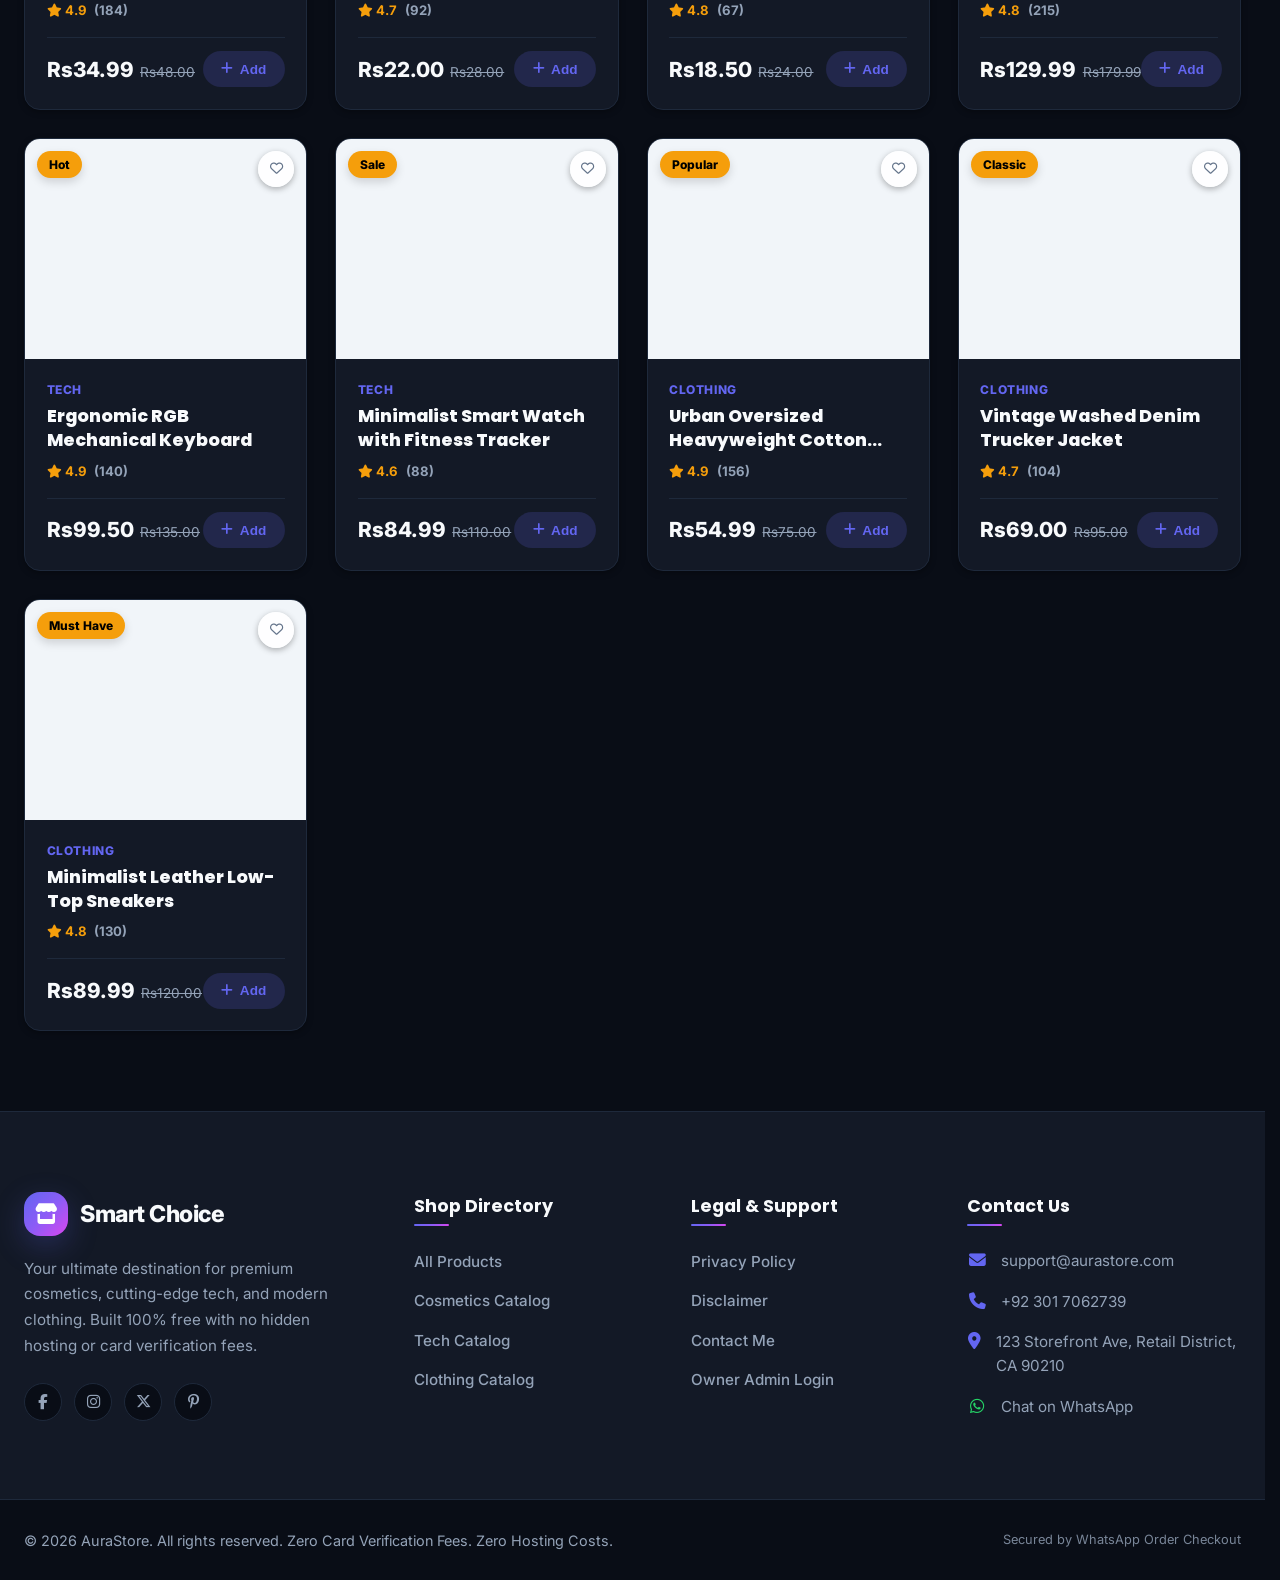
==== commit ba8ef53d: "feat: implement Node.js static server with product API and add initial product catalog data" ====
--- a/index.html
+++ b/index.html
@@ -81,7 +81,7 @@
     </div>
     <div class="mobile-drawer-body">
       <h4>Categories</h4>
-      <div class="mobile-cat-list">
+      <div class="mobile-cat-list" id="mobile-categories">
         <button class="mobile-cat-btn" data-category="cosmetics"><i class="fa-solid fa-wand-magic-sparkles"></i> Cosmetics</button>
         <button class="mobile-cat-btn" data-category="tech"><i class="fa-solid fa-laptop"></i> Tech</button>
         <button class="mobile-cat-btn" data-category="clothing"><i class="fa-solid fa-shirt"></i> Clothing</button>
@@ -126,11 +126,11 @@
             </div>
           </a>
 
-          <!-- Clothing Image Card -->
-          <a href="#shop" class="hero-img-card clothing-card" onclick="setCategoryFilter('clothing')">
-            <img src="https://images.unsplash.com/photo-1556905055-8f358a7a47b2?auto=format&fit=crop&w=600&q=80" alt="Clothing Collection" class="hero-card-img">
+          <!-- Handicraft Image Card -->
+          <a href="#shop" class="hero-img-card clothing-card" onclick="setCategoryFilter('handicraft')">
+            <img src="https://images.unsplash.com/photo-1513519245088-0e12902e5a38?auto=format&fit=crop&w=600&q=80" alt="Handicraft Collection" class="hero-card-img">
             <div class="hero-card-overlay">
-              <span class="hero-card-tag clothing-tag"><i class="fa-solid fa-shirt"></i> Clothing</span>
+              <span class="hero-card-tag clothing-tag"><i class="fa-solid fa-gem"></i> Handicraft</span>
             </div>
           </a>
 
@@ -326,11 +326,11 @@
       <!-- Column 2: Quick Links -->
       <div class="footer-col">
         <h4>Shop Directory</h4>
-        <ul class="footer-menu">
-          <li><a href="index.html#all-products">All Products</a></li>
-          <li><a href="index.html#all-products">Cosmetics Catalog</a></li>
-          <li><a href="index.html#all-products">Tech Catalog</a></li>
-          <li><a href="index.html#all-products">Clothing Catalog</a></li>
+        <ul class="footer-menu" id="footer-category-links">
+          <li><a href="index.html#shop" onclick="setCategoryFilter('all')">All Products</a></li>
+          <li><a href="index.html#shop" onclick="setCategoryFilter('cosmetics')">Cosmetics Catalog</a></li>
+          <li><a href="index.html#shop" onclick="setCategoryFilter('tech')">Tech Catalog</a></li>
+          <li><a href="index.html#shop" onclick="setCategoryFilter('handicraft')">Handicraft Catalog</a></li>
         </ul>
       </div>
 
